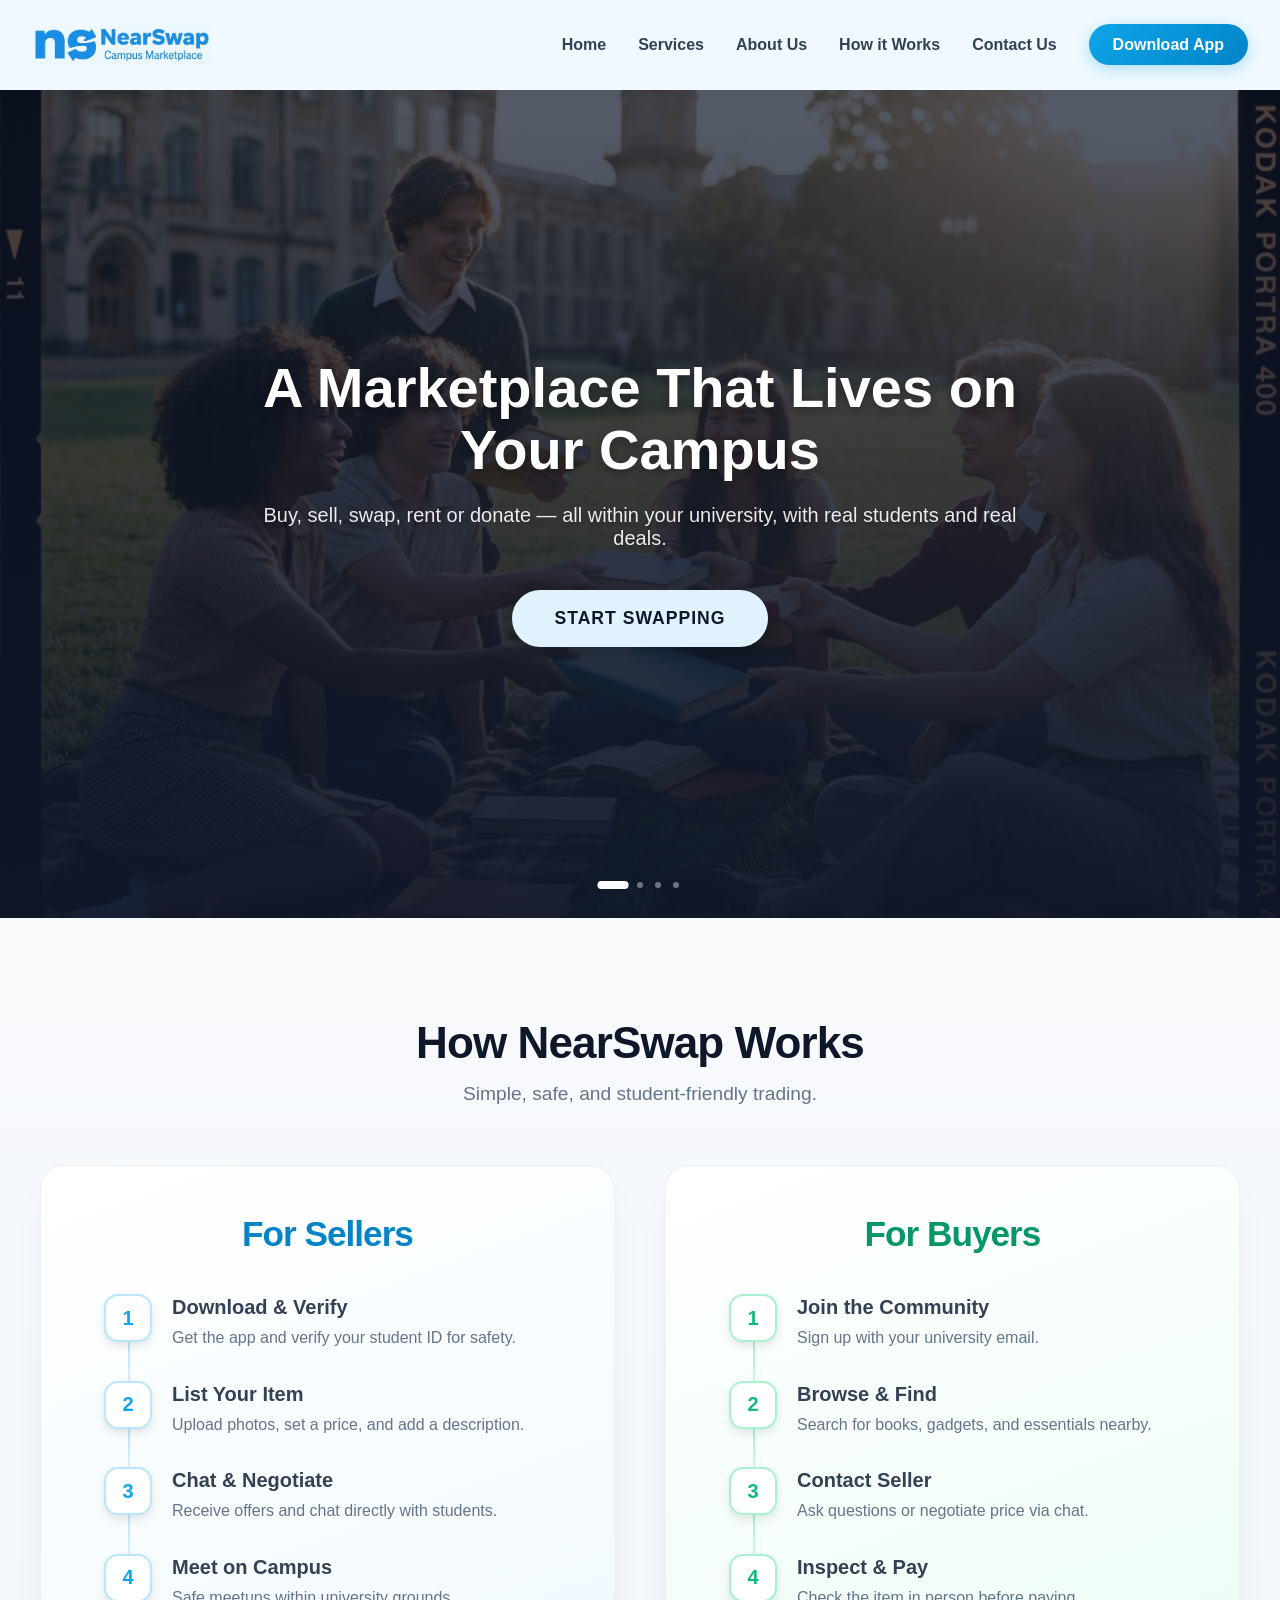
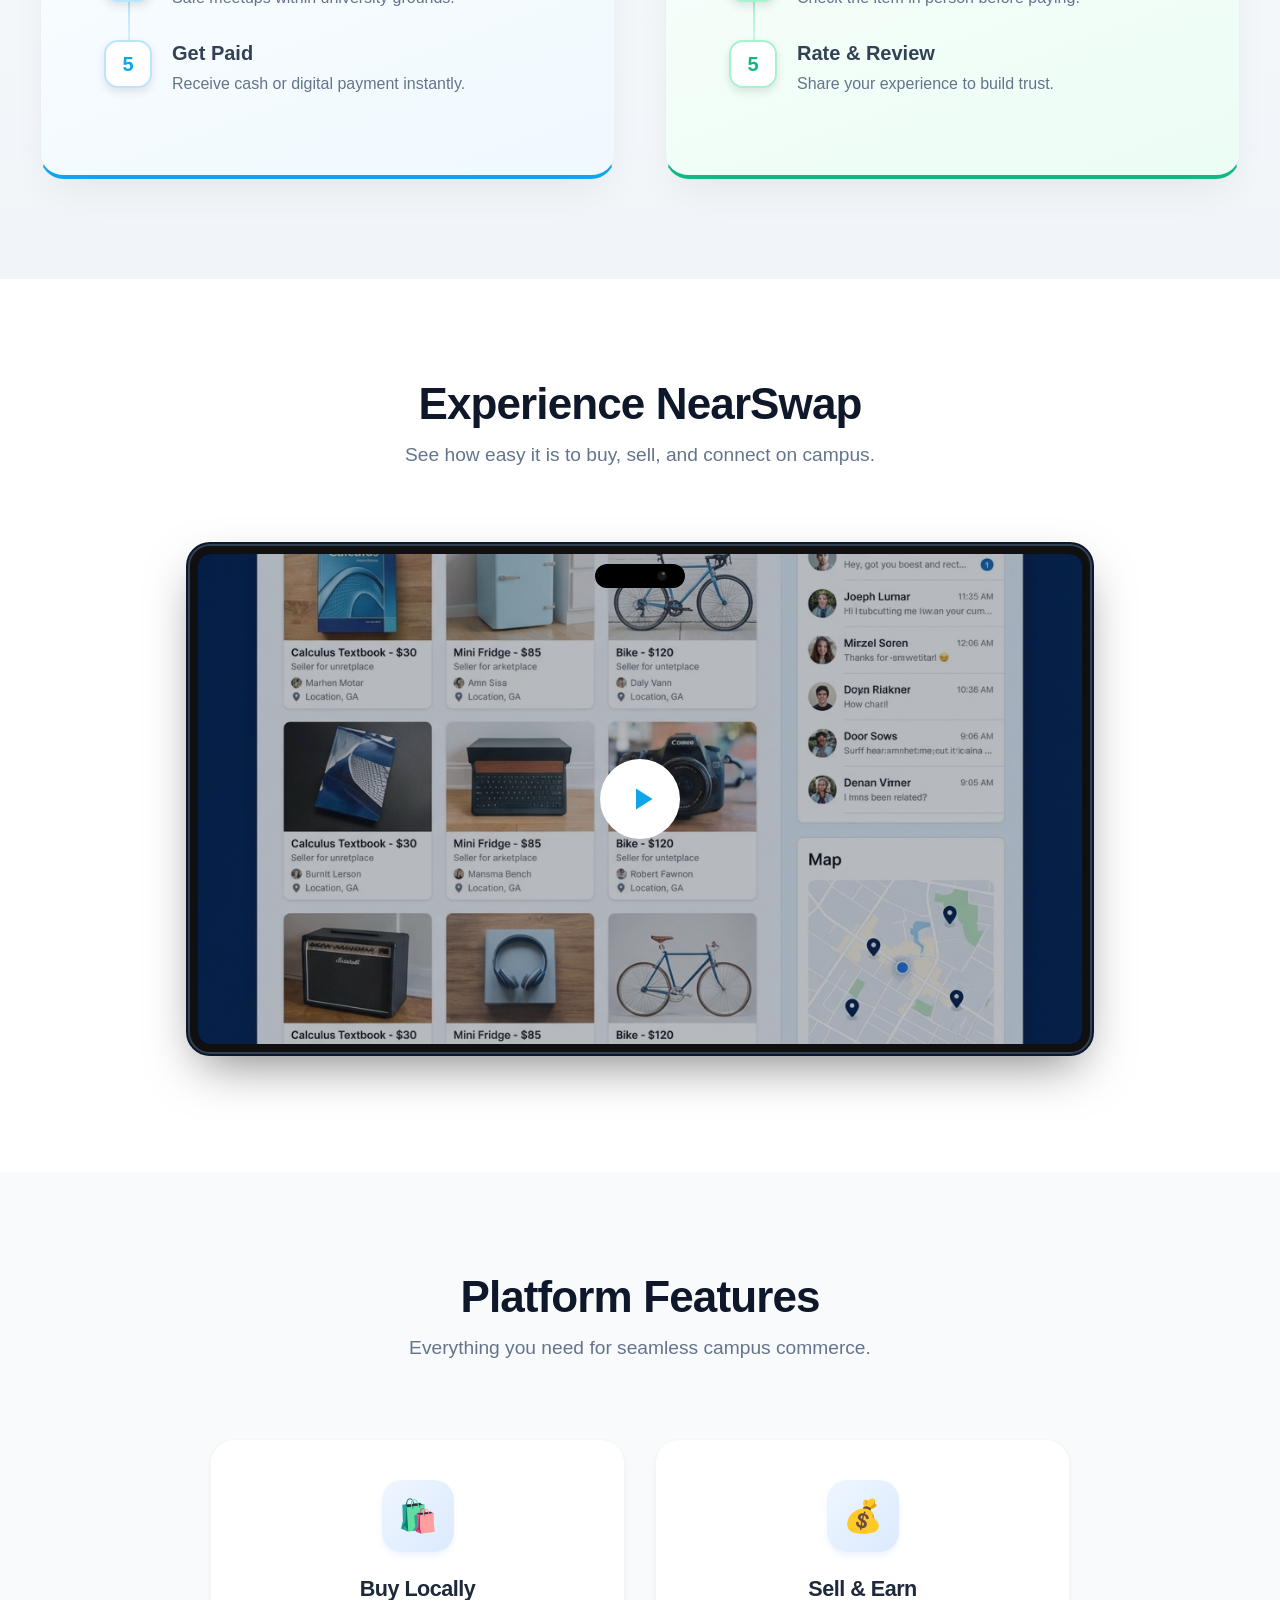
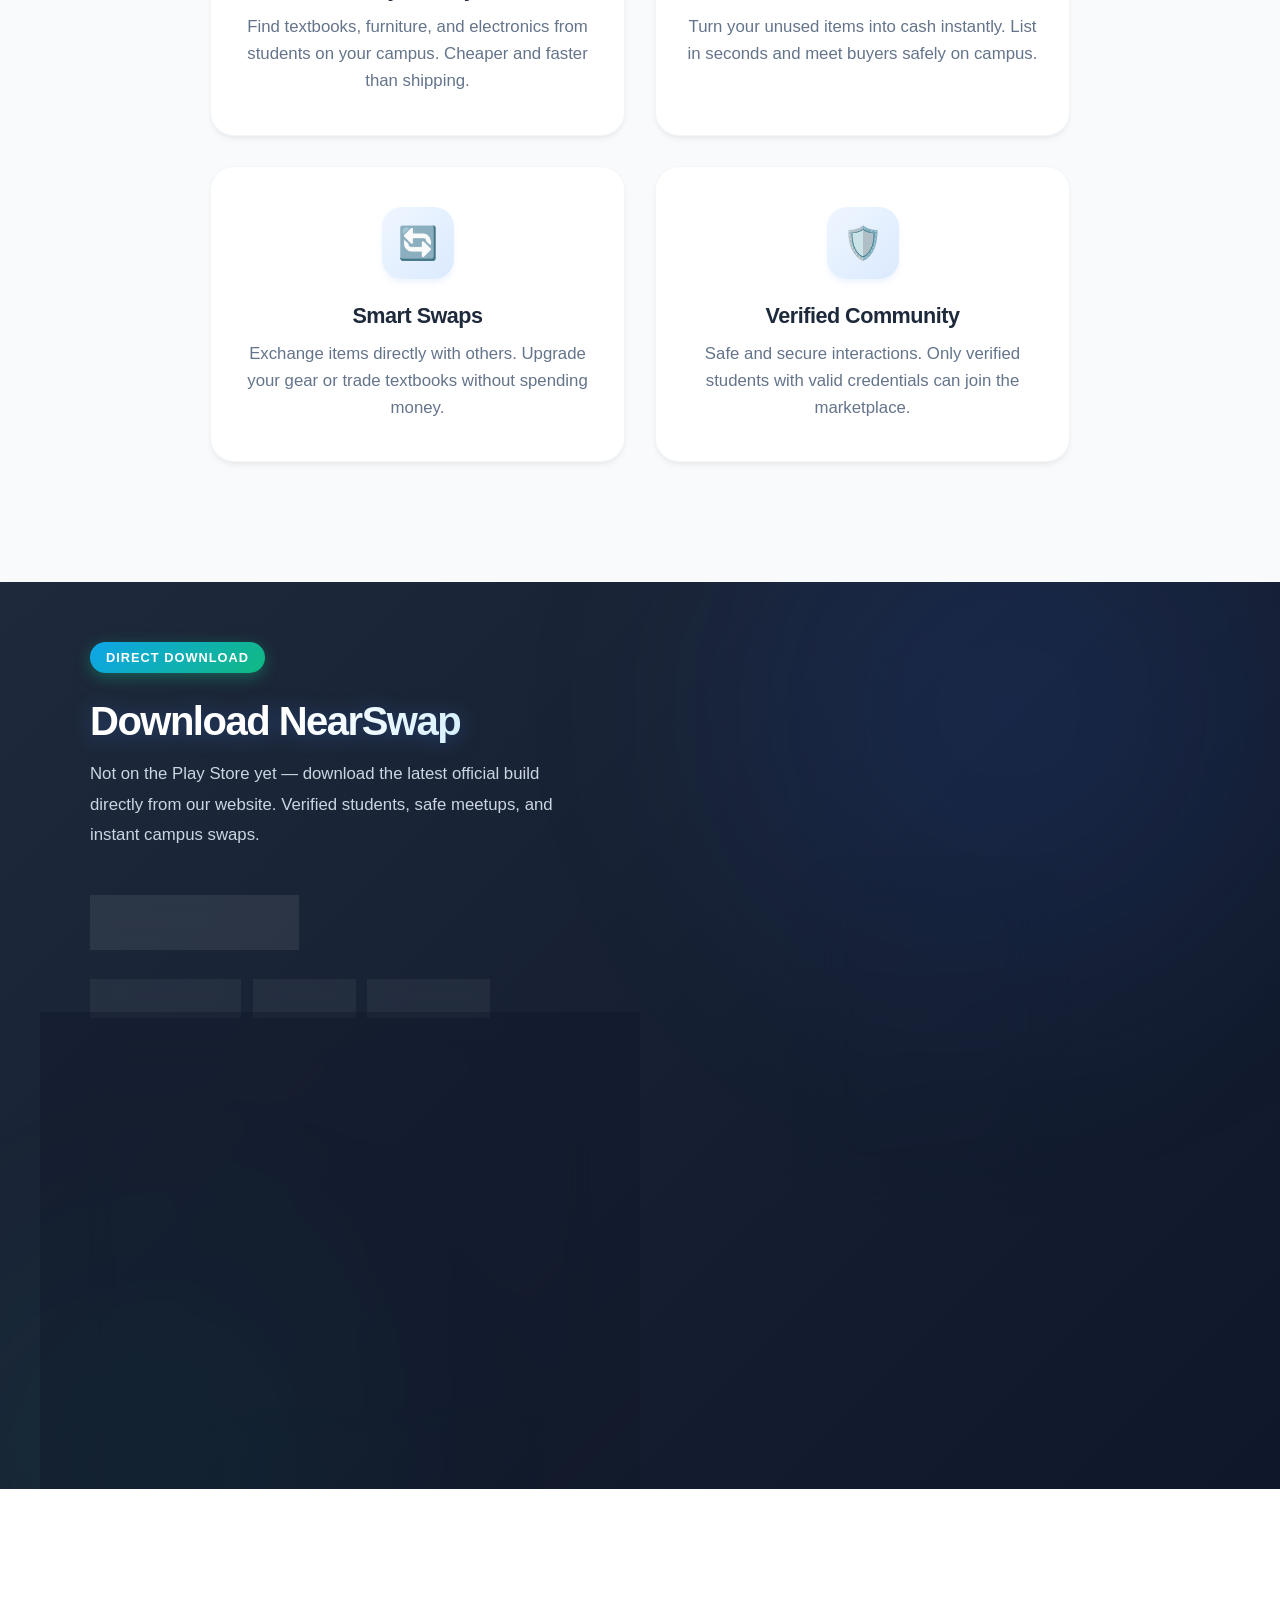
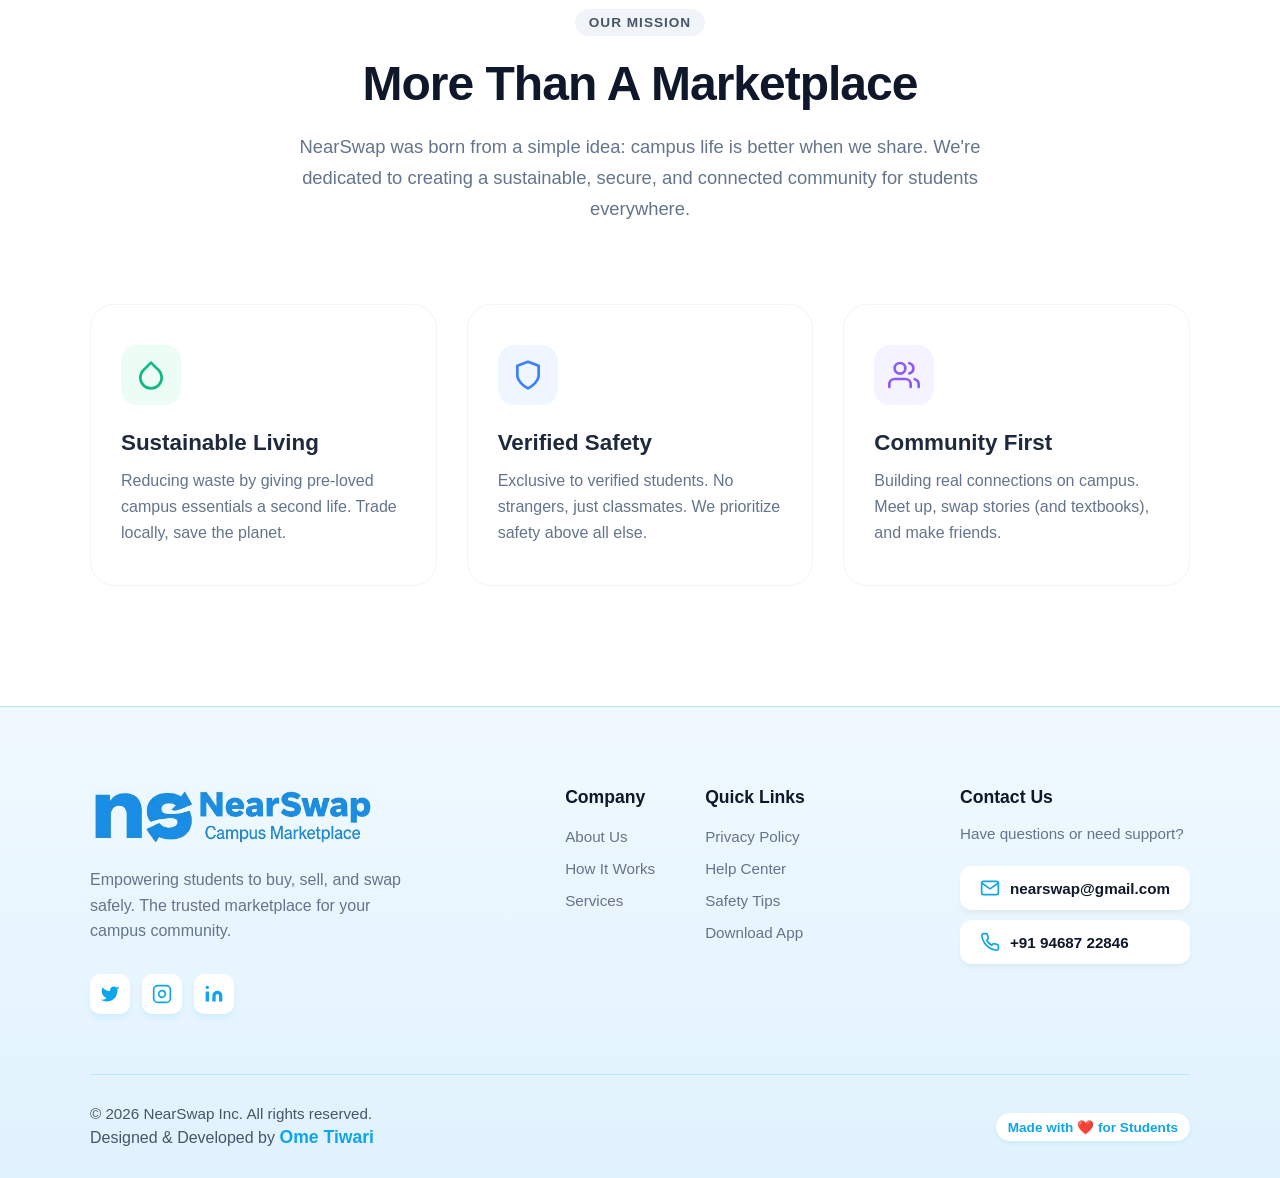
==== index.html @ 6800e2c5 "Initial clean commit (website source code)" ====
<!DOCTYPE html>
<html lang="en">
<head>
    <meta charset="UTF-8">
    <meta name="viewport" content="width=device-width, initial-scale=1.0">
    <title>NearSwap - Campus Marketplace for University Students</title>
    <meta name="description" content="NearSwap is a verified campus marketplace for university students to buy, sell, swap, rent, and donate items locally. Safe meetups, student-only access, and fast deals on campus." />
    <meta name="keywords" content="NearSwap, campus marketplace, university marketplace, student marketplace, buy and sell on campus, swap items, student classifieds, college buy sell trade, used textbooks, used furniture, student deals, campus community, verified students, safe meetups" />
    <meta name="robots" content="index,follow,max-image-preview:large" />
    <link rel="canonical" href="https://nearswap.netlify.app/" />
    <meta name="google-site-verification" content="_mfGh3iRKjbuET0q0koeG2RKf3tEAYfiBtkZCObWiEw" />

    <meta property="og:type" content="website" />
    <meta property="og:site_name" content="NearSwap" />
    <meta property="og:title" content="NearSwap - Campus Marketplace for University Students" />
    <meta property="og:description" content="Buy, sell, swap, rent, or donate within your university community. Verified students and safe meetups on campus." />
    <meta property="og:url" content="https://nearswap.netlify.app/" />
    <meta property="og:image" content="https://nearswap.netlify.app/assets/logo.png" />

    <meta name="twitter:card" content="summary_large_image" />
    <meta name="twitter:title" content="NearSwap - Campus Marketplace" />
    <meta name="twitter:description" content="A verified student-only marketplace to buy, sell, and swap on campus." />
    <meta name="twitter:image" content="https://nearswap.netlify.app/assets/logo.png" />

    <!-- Analytics (configure GA4 ID in /analytics.js) -->
    <script src="/analytics.js" defer></script>

    <script type="application/ld+json">
        {
            "@context": "https://schema.org",
            "@graph": [
                {
                    "@type": "Organization",
                    "@id": "https://nearswap.netlify.app/#organization",
                    "name": "NearSwap",
                    "url": "https://nearswap.netlify.app/",
                    "logo": "https://nearswap.netlify.app/assets/logo.png",
                    "sameAs": [
                        "https://x.com/nearswapindia",
                        "https://www.instagram.com/nearswap/"
                    ],
                    "contactPoint": {
                        "@type": "ContactPoint",
                        "contactType": "customer support",
                        "email": "nearswap@gmail.com"
                    }
                },
                {
                    "@type": "WebSite",
                    "@id": "https://nearswap.netlify.app/#website",
                    "url": "https://nearswap.netlify.app/",
                    "name": "NearSwap",
                    "publisher": {
                        "@id": "https://nearswap.netlify.app/#organization"
                    }
                },
                {
                    "@type": "MobileApplication",
                    "name": "NearSwap",
                    "operatingSystem": "Android",
                    "applicationCategory": "ShoppingApplication",
                    "downloadUrl": "https://nearswap.netlify.app/downloads/NearSwap-CampusMarketplace.apk"
                }
            ]
        }
    </script>
    <link rel="icon" href="assets/logo.png" type="image/png">
    <link rel="apple-touch-icon" href="assets/logo.png">
    <link rel="preconnect" href="https://fonts.googleapis.com">
    <link rel="preconnect" href="https://fonts.gstatic.com" crossorigin>
    <link rel="stylesheet" href="style.css">
</head>
<body>
    <header>
        <div class="logo-container">
            <img src="assets/logoname_footer.png" alt="NearSwap - Campus Marketplace" class="logo-full">
        </div>
        <div class="menu-toggle" id="mobile-menu">
            <span class="bar"></span>
            <span class="bar"></span>
            <span class="bar"></span>
        </div>
        <nav class="nav-menu">
            <ul>
                <li><a href="#home">Home</a></li>
                <li><a href="#services">Services</a></li>
                <li><a href="#about-us">About Us</a></li>
                <li><a href="#how-it-works">How it Works</a></li>
                <li><a href="#contact">Contact Us</a></li>
                <li><a href="#download-app" class="btn-download">Download App</a></li>
            </ul>
        </nav>
    </header>

    <main>

    <section id="home"></section>
    <section id="hero">
        <!-- Slide 1 -->
        <div class="hero-slide active" style="background-image: url('assets/banner1.png');">
            <div class="overlay"></div>
            <div class="content">
                <h1>A Marketplace That Lives on Your Campus</h1>
                <p>Buy, sell, swap, rent or donate — all within your university, with real students and real deals.</p>
                <a href="#download-app" class="btn-hero">Start Swapping</a>
            </div>
        </div>

        <!-- Slide 2 -->
        <div class="hero-slide" style="background-image: url('assets/banner2.png');">
            <div class="overlay"></div>
            <div class="content">
                <h1>Your Campus Has Everything — You Just Haven’t Swapped Yet</h1>
                <p>NearSwap unlocks the hidden value inside your university by connecting students through trusted, local exchanges.</p>
                <a href="#download-app" class="btn-hero">Explore Store</a>
            </div>
        </div>

        <!-- Slide 3 -->
        <div class="hero-slide" style="background-image: url('assets/banner3.png');">
            <div class="overlay"></div>
            <div class="content">
                <h1>Turn What You Don’t Use Into What You Need</h1>
                <p>From books to gadgets, NearSwap helps students exchange value, not just money.</p>
                <a href="#download-app" class="btn-hero">Join Now</a>
            </div>
        </div>

        <!-- Slide 4 -->
        <div class="hero-slide" style="background-image: url('assets/banner4.png');">
            <div class="overlay"></div>
            <div class="content">
                <h1>Sustainable & Creative Campus Living</h1>
                <p>Upcycle, reuse, and find unique items from creative students.</p>
                <a href="#about-us" class="btn-hero">Get Inspired</a>
            </div>
        </div>

        <div class="hero-dots">
            <span class="dot active" data-slide="0"></span>
            <span class="dot" data-slide="1"></span>
            <span class="dot" data-slide="2"></span>
            <span class="dot" data-slide="3"></span>
        </div>
    </section>


    <!-- How It Works Section -->
    <section id="how-it-works" class="how-it-works">
        <div class="section-title">
            <h2>How NearSwap Works</h2>
            <p>Simple, safe, and student-friendly trading.</p>
        </div>
        
        <div class="steps-container">
            <!-- Sell Item Column -->
            <div class="process-card sell">
                <h3>For Sellers</h3>
                <div class="step-list">
                    <div class="step-item">
                        <div class="step-number">1</div>
                        <div class="step-content">
                            <h4>Download & Verify</h4>
                            <p>Get the app and verify your student ID for safety.</p>
                        </div>
                    </div>
                    <div class="step-item">
                        <div class="step-number">2</div>
                        <div class="step-content">
                            <h4>List Your Item</h4>
                            <p>Upload photos, set a price, and add a description.</p>
                        </div>
                    </div>
                    <div class="step-item">
                        <div class="step-number">3</div>
                        <div class="step-content">
                            <h4>Chat & Negotiate</h4>
                            <p>Receive offers and chat directly with students.</p>
                        </div>
                    </div>
                    <div class="step-item">
                        <div class="step-number">4</div>
                        <div class="step-content">
                            <h4>Meet on Campus</h4>
                            <p>Safe meetups within university grounds.</p>
                        </div>
                    </div>
                    <div class="step-item">
                        <div class="step-number">5</div>
                        <div class="step-content">
                            <h4>Get Paid</h4>
                            <p>Receive cash or digital payment instantly.</p>
                        </div>
                    </div>
                </div>
            </div>

            <!-- Buy Item Column -->
            <div class="process-card buy">
                <h3>For Buyers</h3>
                <div class="step-list">
                    <div class="step-item">
                        <div class="step-number">1</div>
                        <div class="step-content">
                            <h4>Join the Community</h4>
                            <p>Sign up with your university email.</p>
                        </div>
                    </div>
                    <div class="step-item">
                        <div class="step-number">2</div>
                        <div class="step-content">
                            <h4>Browse & Find</h4>
                            <p>Search for books, gadgets, and essentials nearby.</p>
                        </div>
                    </div>
                    <div class="step-item">
                        <div class="step-number">3</div>
                        <div class="step-content">
                            <h4>Contact Seller</h4>
                            <p>Ask questions or negotiate price via chat.</p>
                        </div>
                    </div>
                    <div class="step-item">
                        <div class="step-number">4</div>
                        <div class="step-content">
                            <h4>Inspect & Pay</h4>
                            <p>Check the item in person before paying.</p>
                        </div>
                    </div>
                    <div class="step-item">
                        <div class="step-number">5</div>
                        <div class="step-content">
                            <h4>Rate & Review</h4>
                            <p>Share your experience to build trust.</p>
                        </div>
                    </div>
                </div>
            </div>
        </div>
    </section>

    <!-- How to Use App Section -->
    <section id="how-to-use" class="how-to-use">
        <div class="section-title">
            <h2>Experience NearSwap</h2>
            <p>See how easy it is to buy, sell, and connect on campus.</p>
        </div>

        <div class="video-container">
            <div class="phone-frame" id="phoneFrame">
                <!-- Phone notch/camera -->
                <div class="notch-container">
                    <div class="notch"></div>
                </div>

                <!-- Video Overlay (Thumbnail + Play Button) -->
                <div class="video-overlay" id="videoOverlay">
                    <div class="play-button" id="playBtn">
                        <svg viewBox="0 0 24 24" width="32" height="32" fill="currentColor">
                            <path d="M8 5v14l11-7z"/>
                        </svg>
                    </div>
                </div>
                
                <!-- Main Image -->
                <img src="assets/app_screen_landscape.png" alt="How to use NearSwap" class="app-screen-img" id="videoThumbnail">
                
                <!-- YouTube Iframe Container (Hidden initially) -->
                <div class="iframe-container" id="iframeContainer">
                    <!-- Iframe will be injected here on click to prevent heavy load -->
                </div>
            </div>
        </div>
    </section>

    <!-- Services Section -->
    <section class="services-section" id="services">
        <div class="container">
            <div class="section-title">
                <h2>Platform Features</h2>
                <p>Everything you need for seamless campus commerce.</p>
            </div>
            
            <div class="services-grid">
                <!-- Service 1: Buy -->
                <div class="service-card">
                    <div class="service-icon-wrapper">
                        <div class="service-icon">🛍️</div>
                    </div>
                    <h3>Buy Locally</h3>
                    <p>Find textbooks, furniture, and electronics from students on your campus. Cheaper and faster than shipping.</p>
                </div>

                <!-- Service 2: Sell -->
                <div class="service-card">
                    <div class="service-icon-wrapper">
                        <div class="service-icon">💰</div>
                    </div>
                    <h3>Sell & Earn</h3>
                    <p>Turn your unused items into cash instantly. List in seconds and meet buyers safely on campus.</p>
                </div>

                <!-- Service 3: Swap -->
                <div class="service-card">
                    <div class="service-icon-wrapper">
                        <div class="service-icon">🔄</div>
                    </div>
                    <h3>Smart Swaps</h3>
                    <p>Exchange items directly with others. Upgrade your gear or trade textbooks without spending money.</p>
                </div>

                <!-- Service 4: Community -->
                <div class="service-card">
                    <div class="service-icon-wrapper">
                        <div class="service-icon">🛡️</div>
                    </div>
                    <h3>Verified Community</h3>
                    <p>Safe and secure interactions. Only verified students with valid  credentials can join the marketplace.</p>
                </div>
            </div>
        </div>
    </section>

    <!-- Download App Section -->
    <section id="download-app" class="download-section">
        <div class="download-container">
            <div class="download-content">
                <span class="badge-new">Direct Download</span>
                <h2>Download NearSwap</h2>
                <p>Not on the Play Store yet — download the latest official build directly from our website. Verified students, safe meetups, and instant campus swaps.</p>
                
                <div class="app-rating">
                    <!-- <div class="stars">★★★★★</div> -->
                    <!-- <span>4.8/5 from 2,000+ students</span> -->
                </div>

                <div class="store-buttons">
                    <a href="downloads/NearSwap-CampusMarketplace.apk" class="store-btn google" download>
                        <svg viewBox="0 0 24 24" width="24" height="24" fill="currentColor">
                            <path d="M17.523 15.3414c-.5511 0-.9993-.4486-.9993-.9997s.4482-.9993.9993-.9993c.5511 0 .9993.4482.9993.9993.0001.5511-.4482.9997-.9993.9997m-11.046 0c-.5511 0-.9993-.4486-.9993-.9997s.4482-.9993.9993-.9993c.5511 0 .9993.4482.9993.9993 0 .5511-.4482.9997-.9993.9997m11.405-4.7513c-.8616-1.5009-2.5-2.3662-5.9449-2.3662-3.4447 0-5.0833.8653-5.9449 2.3662-.961 1.6668-.344 5.3789 2.0622 5.0947.6974-.0818 1.4882-.2929 1.4882-.2929.4312 1.3504 1.2536 1.3504 2.3945 1.3504 1.1409 0 1.9633 0 2.3945-1.3504 0 0 .7875.2111 1.4849.2929 2.4095.2842 3.0264-3.4279 2.0655-5.0947m-6.4719-5.1165c.3283 0 .5948-.2665.5948-.5948 0-.3283-.2665-.5948-.5948-.5948-.2408 0-.443.1492-.5363.3603-.23.5186-.5314 1.1278-.7183 1.5647-.0768.1798.0065.3854.1865.4622.1798.0772.3854-.0065.4621-.1865.132-.3088.3582-.7672.5457-1.1895.0195.1136.0602.1834.0602.1834m2.6232 1.006c.1799-.0768.2629-.2824.1865-.4622-.1869-.4368-.4884-1.0461-.7184-1.5647-.0933-.2111-.2955-.3603-.5363-.3603-.3283 0-.5948.2665-.5948.5948 0 0 .0412-.0698.0602-.1834.1874.4223.4137.8807.5457 1.1895.0768.18.2824.2637.4622.1865"/>
                        </svg>
                        <span>Download APK</span>
                    </a>
                </div>

                <div class="download-meta" aria-label="Download details">
                    <span class="meta-pill">
                        <svg width="16" height="16" fill="none" stroke="currentColor" stroke-width="2.5" viewBox="0 0 24 24"><path d="M14 2H6a2 2 0 0 0-2 2v16a2 2 0 0 0 2 2h12a2 2 0 0 0 2-2V8z"></path><polyline points="14 2 14 8 20 8"></polyline><line x1="12" y1="18" x2="12" y2="12"></line><line x1="9" y1="15" x2="15" y2="15"></line></svg>
                        Android APK
                    </span>
                    <span class="meta-pill">
                        <svg width="16" height="16" fill="none" stroke="currentColor" stroke-width="2.5" viewBox="0 0 24 24"><path d="M20.59 13.41l-7.17 7.17a2 2 0 0 1-2.83 0L2 12V2h10l8.59 8.59a2 2 0 0 1 0 2.82z"></path><line x1="7" y1="7" x2="7.01" y2="7"></line></svg>
                        v1.0.0
                    </span>
                    <span class="meta-pill">
                        <svg width="16" height="16" fill="none" stroke="currentColor" stroke-width="2.5" viewBox="0 0 24 24"><rect x="3" y="4" width="18" height="18" rx="2" ry="2"></rect><line x1="16" y1="2" x2="16" y2="6"></line><line x1="8" y1="2" x2="8" y2="6"></line><line x1="3" y1="10" x2="21" y2="10"></line></svg>
                        Jan 2026
                    </span>
                </div>

                <div class="download-guidelines" aria-label="Download rules">
                    <h4>Installation Guide</h4>
                    <ul>
                        <li>Download the APK file directly from this page.</li>
                        <li>Open the file from your browser's "Downloads" section.</li>
                        <li>If prompted, allow installation from "Unknown Sources" in settings.</li>
                        <li>Follow the on-screen instructions to complete setup.</li>
                    </ul>
                    <p class="guidelines-note">
                        <svg width="14" height="14" fill="none" stroke="currentColor" stroke-width="2" viewBox="0 0 24 24" style="display:inline; vertical-align:middle; margin-right:4px;"><circle cx="12" cy="12" r="10"></circle><line x1="12" y1="16" x2="12" y2="12"></line><line x1="12" y1="8" x2="12.01" y2="8"></line></svg>
                        <strong>Note:</strong> Safe & verified by NearSwap. Ignore "harmful" warnings common for direct APK downloads.
                    </p>
                </div>
            </div>

            <!-- Stylized Floating App Card -->
            <div class="app-spotlight-wrapper">
                <div class="app-glass-card">
                    <div class="card-glow"></div>
                    <div class="app-icon-large">
                        <img src="assets/logo.png" alt="NearSwap Logo">
                    </div>
                    <div class="card-content">
                        <h3>NearSwap</h3>
                        <p>Direct download • Android APK</p>
                        <a class="card-install-btn" href="downloads/NearSwap-CampusMarketplace.apk" download>Download APK</a>
                    </div>
                    <!-- Decorative Floating Elements -->
                    <div class="float-badge badge-1">🛡️ Verified</div>
                    <div class="float-badge badge-2">⚡ Instant</div>
                </div>
            </div>
        </div>
    </section>

    <!-- About Us Section -->
    <section id="about-us" class="about-section">
        <div class="about-container">
            <div class="about-header">
                <span class="about-tag">Our Mission</span>
                <h2>More Than A Marketplace</h2>
                <p>NearSwap was born from a simple idea: campus life is better when we share. We're dedicated to creating a sustainable, secure, and connected community for students everywhere.</p>
            </div>
            
            <div class="values-grid">
                <!-- Value 1 -->
                <div class="value-card">
                    <div class="value-icon green">
                        <svg width="32" height="32" viewBox="0 0 24 24" fill="none" stroke="currentColor" stroke-width="2" stroke-linecap="round" stroke-linejoin="round"><path d="M12 2.69l5.66 5.66a8 8 0 1 1-11.31 0z"></path></svg>
                    </div>
                    <h3>Sustainable Living</h3>
                    <p>Reducing waste by giving pre-loved campus essentials a second life. Trade locally, save the planet.</p>
                </div>

                <!-- Value 2 -->
                <div class="value-card blue">
                    <div class="value-icon blue">
                        <svg width="32" height="32" viewBox="0 0 24 24" fill="none" stroke="currentColor" stroke-width="2" stroke-linecap="round" stroke-linejoin="round"><path d="M12 22s8-4 8-10V5l-8-3-8 3v7c0 6 8 10 8 10z"></path></svg>
                    </div>
                    <h3>Verified Safety</h3>
                    <p>Exclusive to verified students. No strangers, just classmates. We prioritize safety above all else.</p>
                </div>

                <!-- Value 3 -->
                <div class="value-card purple">
                    <div class="value-icon purple">
                        <svg width="32" height="32" viewBox="0 0 24 24" fill="none" stroke="currentColor" stroke-width="2" stroke-linecap="round" stroke-linejoin="round"><path d="M17 21v-2a4 4 0 0 0-4-4H5a4 4 0 0 0-4 4v2"></path><circle cx="9" cy="7" r="4"></circle><path d="M23 21v-2a4 4 0 0 0-3-3.87"></path><path d="M16 3.13a4 4 0 0 1 0 7.75"></path></svg>
                    </div>
                    <h3>Community First</h3>
                    <p>Building real connections on campus. Meet up, swap stories (and textbooks), and make friends.</p>
                </div>
            </div>
        </div>
    </section>

    <!-- Placeholder Sections for Navigation Testing -->


    <!-- Expanded Sky Blue Footer -->
    </main>

    <footer id="contact" class="site-footer">
        <div class="footer-content">
            <!-- Brand Column -->
            <div class="footer-brand-col">
                <div class="brand-logo">
                    <img src="assets/logoname_footer.png" alt="NearSwap">
                </div>
                <p class="brand-mission">
                    Empowering students to buy, sell, and swap safely. The trusted marketplace for your campus community.
                </p>
                <div class="social-links">
                    <a href="https://x.com/nearswapindia" class="social-icon" aria-label="Twitter" target="_blank" rel="noopener noreferrer">
                        <svg width="20" height="20" fill="currentColor" viewBox="0 0 24 24"><path d="M23 3a10.9 10.9 0 0 1-3.14 1.53 4.48 4.48 0 0 0-7.86 3v1A10.66 10.66 0 0 1 3 4s-4 9 5 13a11.64 11.64 0 0 1-7 2c9 5 20 0 20-11.5a4.5 4.5 0 0 0-.08-.83A7.72 7.72 0 0 0 23 3z"></path></svg>
                    </a>
                    <a href="https://www.instagram.com/nearswap/" class="social-icon" aria-label="Instagram" target="_blank" rel="noopener noreferrer">
                        <svg width="20" height="20" fill="none" stroke="currentColor" stroke-width="2" viewBox="0 0 24 24"><rect x="2" y="2" width="20" height="20" rx="5" ry="5"></rect><path d="M16 11.37A4 4 0 1 1 12.63 8 4 4 0 0 1 16 11.37z"></path><line x1="17.5" y1="6.5" x2="17.51" y2="6.5"></line></svg>
                    </a>
                    <a href="https://www.linkedin.com/company/110956431/admin/dashboard/" class="social-icon" aria-label="LinkedIn" target="_blank" rel="noopener noreferrer">
                        <svg width="20" height="20" fill="currentColor" viewBox="0 0 24 24"><path d="M16 8a6 6 0 0 1 6 6v7h-4v-7a2 2 0 0 0-2-2 2 2 0 0 0-2 2v7h-4v-7a6 6 0 0 1 6-6z"></path><rect x="2" y="9" width="4" height="12"></rect><circle cx="4" cy="4" r="2"></circle></svg>
                    </a>
                </div>
            </div>

            <!-- Navigation Links -->
            <div class="footer-links-grid">
                <div class="link-col">
                    <h4>Company</h4>
                    <a href="#about-us">About Us</a>
                    <a href="#how-it-works">How It Works</a>
                    <a href="#services">Services</a>
                </div>
                <div class="link-col">
                    <h4>Quick Links</h4>
                    <a href="pages/privacy.html">Privacy Policy</a>
                    <a href="pages/help.html">Help Center</a>
                    <a href="pages/safety.html">Safety Tips</a>
                    <a href="#download-app">Download App</a>
                </div>
            </div>

            <!-- Newsletter Column -->
            <div class="footer-newsletter">
                <h4>Contact Us</h4>
                <p>Have questions or need support?</p>
                <a href="mailto:nearswap@gmail.com" style="display: flex; align-items: center; gap: 10px; color: #0f172a; font-weight: 600; text-decoration: none; margin-top: 15px; background: white; padding: 12px 20px; border-radius: 12px; box-shadow: 0 4px 6px -1px rgba(0,0,0,0.05);">
                    <svg width="20" height="20" fill="none" stroke="#0ea5e9" stroke-width="2" viewBox="0 0 24 24"><path d="M4 4h16c1.1 0 2 .9 2 2v12c0 1.1-.9 2-2 2H4c-1.1 0-2-.9-2-2V6c0-1.1.9-2 2-2z"></path><polyline points="22,6 12,13 2,6"></polyline></svg>
                    nearswap@gmail.com
                </a>
                <a href="tel:+919468722846" style="display: flex; align-items: center; gap: 10px; color: #0f172a; font-weight: 600; text-decoration: none; margin-top: 10px; background: white; padding: 12px 20px; border-radius: 12px; box-shadow: 0 4px 6px -1px rgba(0,0,0,0.05);">
                    <svg width="20" height="20" fill="none" stroke="#0ea5e9" stroke-width="2" viewBox="0 0 24 24"><path d="M22 16.92v3a2 2 0 0 1-2.18 2 19.79 19.79 0 0 1-8.63-3.07 19.5 19.5 0 0 1-6-6 19.79 19.79 0 0 1-3.07-8.67A2 2 0 0 1 4.11 2h3a2 2 0 0 1 2 1.72 12.84 12.84 0 0 0 .7 2.81 2 2 0 0 1-.45 2.11L8.09 9.91a16 16 0 0 0 6 6l1.27-1.27a2 2 0 0 1 2.11-.45 12.84 12.84 0 0 0 2.81.7A2 2 0 0 1 22 16.92z"></path></svg>
                    +91 94687 22846
                </a>
            </div>
        </div>

        <div class="footer-bottom">
            <div class="copyright-group">
                <p>&copy; 2026 NearSwap Inc. All rights reserved.</p>
                <p class="developer-credit">Designed & Developed by <a href="https://www.linkedin.com/in/ome-tiwari-9080a9314/" target="_blank" rel="noopener noreferrer">Ome Tiwari</a></p>
            </div>
            <div class="footer-badge">
                Made with ❤️ for Students
            </div>
        </div>
    </footer>
    <script src="script.js"></script>
</body>
</html>
---- style.css ----
/* Basic reset */
* {
    margin: 0;
    padding: 0;
    box-sizing: border-box;
}

html {
    width: 100%;
    overflow-x: hidden;
}

body {
    font-family: 'Inter', sans-serif; /* Using a modern font */
    background-color: #f4f7f6;
    color: #333;
    overflow-x: hidden; /* Prevent horizontal scroll from mobile menu */
    width: 100%;
    min-height: 100vh;
    margin: 0;
    padding: 0;
}

/* Header Styles */
header {
    background-color: #f0f9ff; /* Lighter Sky Blue (Matches Footer) */
    padding: 0.5rem 2rem; /* Reduced from 5rem to prevent layout squish */
    display: flex;
    justify-content: space-between;
    align-items: center;
    box-shadow: 0 4px 20px rgba(0,0,0,0.05);
    position: sticky;
    top: 0;
    z-index: 1000;
    backdrop-filter: blur(10px);
    height: 90px;
}

.logo-container {
    display: flex;
    align-items: center;
    height: 100%;
}

.logo-full {
    height: auto;
    max-height: 45px; /* Reduced from 60px */
    max-width: 180px; /* Constrain width to prevent breaking */
    width: auto;
    object-fit: contain;
    transition: transform 0.3s ease;
}

.logo-container:hover .logo-full {
    transform: scale(1.05); /* Subtle hover */
}

/* Removed separate .logo and .site-name styles as they are replaced by image */

.menu-toggle {
    display: none;
    flex-direction: column;
    cursor: pointer;
    gap: 5px;
}

.menu-toggle .bar {
    width: 25px;
    height: 3px;
    background-color: #334155;
    transition: all 0.3s ease;
    border-radius: 2px;
}

nav ul {
    display: flex;
    list-style: none;
    gap: 32px;
    align-items: center;
}

/* Mobile Menu Transitions */
@media (max-width: 1024px) {
    .menu-toggle {
        display: flex;
    }

    .nav-menu {
        position: fixed;
        right: 0;
        top: 90px;
        background-color: #f0f9ff; /* Match header */
        width: 100%;
        height: calc(100vh - 90px);
        display: flex; /* Ensure flexbox properties work */
        flex-direction: column;
        align-items: center;
        justify-content: center;
        transition: transform 0.4s ease, opacity 0.4s ease;
        border-top: 1px solid #bae6fd;
        backdrop-filter: blur(10px);
        transform: translateX(100%); /* Move off-screen with transform */
        opacity: 0;
        visibility: hidden; /* Hide correctly */
        z-index: 999; /* Ensure it sits above content but below header */
        overflow-y: auto; /* Allow scrolling if menu is tall */
    }

    .nav-menu.active {
        transform: translateX(0);
        opacity: 1;
        visibility: visible;
    }

    nav ul {
        flex-direction: column;
        gap: 40px;
    }

    .menu-toggle.is-active .bar:nth-child(2) {
        opacity: 0;
    }

    .menu-toggle.is-active .bar:nth-child(1) {
        transform: translateY(8px) rotate(45deg);
    }

    .menu-toggle.is-active .bar:nth-child(3) {
        transform: translateY(-8px) rotate(-45deg);
    }
}

nav a {
    text-decoration: none;
    color: #334155; /* Slate color */
    font-weight: 600;
    transition: all 0.3s ease;
    font-size: 1rem;
    position: relative;
    padding: 5px 0;
}

nav a::after {
    content: '';
    position: absolute;
    width: 0;
    height: 2px;
    bottom: 0;
    left: 0;
    background-color: #0284c7; /* Sky blue underline */
    transition: width 0.3s ease;
}

nav a:hover {
    color: #0284c7;
}

nav a:hover::after {
    width: 100%;
}

.steps-container {
    display: flex;
    justify-content: center;
    gap: 50px;
    max-width: 1200px;
    margin: 0 auto;
    flex-wrap: wrap;
    align-items: stretch;
}

.process-card {
    background: white;
    padding: 3rem; /* More breathing room */
    border-radius: 24px;
    flex: 1;
    min-width: 320px;
    box-shadow: 0 20px 40px -10px rgba(0,0,0,0.06);
    transition: transform 0.4s ease, box-shadow 0.4s ease;
    border: 1px solid rgba(226, 232, 240, 0.6);
    position: relative;
    overflow: hidden;
    opacity: 0;
    transform: translateY(30px);
    transition: opacity 0.6s ease-out, transform 0.6s ease-out;
}

/* Theme specific backgrounds */
.process-card.sell {
    background: linear-gradient(160deg, #ffffff 0%, #f0f9ff 100%); /* Subtle Blue Tint */
    border-bottom: 4px solid #0ea5e9; /* Bottom accent */
}

.process-card.buy {
    background: linear-gradient(160deg, #ffffff 0%, #ecfdf5 100%); /* Subtle Green Tint */
    border-bottom: 4px solid #10b981; /* Bottom accent */
}
/* Special style for Download App button */
.btn-download {
    background: linear-gradient(135deg, #0ea5e9 0%, #0284c7 100%); /* Blue gradient */
    color: white !important;
    padding: 12px 24px;
    border-radius: 50px; /* Pill shape */
    font-weight: 700;
    box-shadow: 0 4px 15px rgba(14, 165, 233, 0.3);
    transition: all 0.3s cubic-bezier(0.4, 0, 0.2, 1);
}

.btn-download:hover {
    background: linear-gradient(135deg, #38bdf8 0%, #0ea5e9 100%);
    transform: translateY(-2px) scale(1.02);
    box-shadow: 0 8px 25px rgba(14, 165, 233, 0.4);
}

.btn-download::after {
    display: none; /* Remove underline from button */
}

/* Hero Section */
#hero {
    position: relative;
    height: 92vh; /* Taller hero section */
    width: 100%;
    overflow: hidden;
    display: flex;
    align-items: center;
    justify-content: center;
}

.hero-slide {
    position: absolute;
    top: 0;
    left: 0;
    width: 100%;
    height: 100%;
    background-size: cover;
    background-position: center;
    opacity: 0;
    transition: opacity 1.5s ease-in-out;
    display: flex; /* Centering content */
    align-items: center;
    justify-content: center;
}

.hero-slide.active {
    opacity: 1;
}

.overlay {
    position: absolute;
    top: 0;
    left: 0;
    width: 100%;
    height: 100%;
    background: rgba(15, 23, 42, 1); /* Much darker overlay */
    background: linear-gradient(to bottom, rgba(15, 23, 42, 0.7), rgba(15, 23, 42, 0.95));
    z-index: 1;
}

.content {
    position: relative;
    z-index: 2;
    text-align: center;
    max-width: 800px;
    padding: 0 20px;
    color: white;
    transform: translateY(20px);
    opacity: 0;
    transition: all 1s ease-out 0.5s; /* Delay text appearance slightly */
}

.hero-slide.active .content {
    transform: translateY(0);
    opacity: 1;
}

.content h1 {
    font-size: 3.5rem;
    font-weight: 800;
    margin-bottom: 1.5rem;
    text-shadow: 0 4px 10px rgba(0,0,0,0.3);
    line-height: 1.1;
}

.content p {
    font-size: 1.25rem;
    margin-bottom: 2.5rem;
    text-shadow: 0 2px 5px rgba(0,0,0,0.3);
    font-weight: 400;
    opacity: 0.9;
}


.btn-hero {
    display: inline-block;
    background: #e0f2fe; /* Light blue matching header */
    color: #0f172a; /* Dark navy text */
    padding: 16px 40px;
    font-size: 1.1rem;
    font-weight: 800;
    text-decoration: none;
    border-radius: 50px;
    border: 2px solid #e0f2fe; /* Matching border */
    text-transform: uppercase;
    letter-spacing: 1px;
    transition: all 0.3s cubic-bezier(0.4, 0, 0.2, 1);
    box-shadow: 0 4px 15px rgba(0,0,0,0.2);
    position: relative;
    overflow: hidden;
}

.btn-hero::before {
    display: none; /* Remove shine effect for cleaner look */
}

.btn-hero:hover {
    background: white;
    color: #0284c7; /* Brand Blue */
    transform: translateY(-3px);
    box-shadow: 0 10px 25px rgba(255, 255, 255, 0.3);
    border-color: white;
}

/* Hero Dots */
.hero-dots {
    position: absolute;
    bottom: 30px;
    left: 50%;
    transform: translateX(-50%);
    display: flex;
    gap: 12px;
    z-index: 10;
}

.dot {
    width: 6px;
    height: 6px;
    background-color: rgba(255, 255, 255, 0.4);
    border-radius: 50%;
    cursor: pointer;
    transition: all 0.3s ease;
}

.dot.active {
    background-color: white;
    transform: scale(1.3);
    width: 24px; /* Elongated active dot */
    border-radius: 10px;
}

.dot:hover {
    background-color: rgba(255, 255, 255, 0.8);
    transform: scale(1.1);
}

/* Response to smaller screens */
@media (max-width: 768px) {
    .content h1 {
        font-size: 2.5rem;
    }
    .content p {
        font-size: 1.1rem;
    }
}

/* How It Works Section */
.how-it-works {
    padding: 100px 20px;
    background: linear-gradient(180deg, #f8fafc 0%, #f1f5f9 100%);
    text-align: center;
    overflow: hidden; /* Prevent scrollbar during animation */
}

/* Animate Section Title */
.section-title {
    opacity: 0;
    transform: translateY(20px);
    transition: all 0.8s ease-out;
}

.section-title.visible {
    opacity: 1;
    transform: translateY(0);
}

.section-title h2 {
    font-size: 2.75rem;
    color: #0f172a;
    margin-bottom: 15px;
    font-weight: 800;
    letter-spacing: -0.02em;
}

.section-title p {
    color: #64748b;
    margin-bottom: 60px;
    font-size: 1.2rem;
    max-width: 600px;
    margin-left: auto;
    margin-right: auto;
}

.process-card.visible {
    opacity: 1;
    transform: translateY(0);
}

.process-card::before {
    display: none; /* Remove top bar, using border-bottom and gradient instead */
}

.process-card h3 {
    font-size: 2.2rem;
    margin-bottom: 40px;
    color: #1e293b;
    font-weight: 800;
    display: inline-block;
    letter-spacing: -1px;
}

.process-card.sell h3 { color: #0284c7; }
.process-card.buy h3 { color: #059669; }

.step-item {
    display: flex;
    gap: 20px;
    align-items: flex-start;
    text-align: left;
    position: relative;
    z-index: 1;
    opacity: 0;
    transform: translateX(-20px);
    transition: all 0.5s ease-out;
    padding: 0 15px 30px 15px; /* Added bottom padding for spacing */
    border-radius: 12px;
}

/* Vertical Timeline Line */
.step-item:not(:last-child)::before {
    content: '';
    position: absolute;
    left: 39px; /* Center of the 48px icon (15px padding + 24px half-width) */
    top: 48px; /* Start after the icon */
    bottom: -10px; /* Extend to next icon */
    width: 2px;
    background: #e2e8f0;
    z-index: -1;
}

/* Themed Lines */
.process-card.sell .step-item:not(:last-child)::before {
    background: linear-gradient(to bottom, #bae6fd 0%, #e0f2fe 100%);
}

.process-card.buy .step-item:not(:last-child)::before {
    background: linear-gradient(to bottom, #a7f3d0 0%, #d1fae5 100%);
}

.process-card.visible .step-item {
    opacity: 1;
    transform: translateX(0);
}

/* Stagger delays for steps */
.process-card.visible .step-item:nth-child(1) { transition-delay: 0.3s; }
.process-card.visible .step-item:nth-child(2) { transition-delay: 0.5s; }
.process-card.visible .step-item:nth-child(3) { transition-delay: 0.7s; }
.process-card.visible .step-item:nth-child(4) { transition-delay: 0.9s; }
.process-card.visible .step-item:nth-child(5) { transition-delay: 1.1s; }

.step-item:hover {
    background: rgba(255,255,255,0.6); /* Glassy hover */
}

.step-number {
    width: 48px;
    height: 48px;
    border-radius: 14px; /* Squircle */
    display: flex;
    align-items: center;
    justify-content: center;
    font-weight: 800;
    font-size: 1.25rem;
    flex-shrink: 0;
    box-shadow: 0 4px 10px rgba(0,0,0,0.1);
    transition: all 0.3s cubic-bezier(0.34, 1.56, 0.64, 1); /* Bouncy pop */
}

/* Sell Theme Numbers */
.process-card.sell .step-number {
    background: white;
    color: #0ea5e9;
    border: 2px solid #bae6fd;
}
.process-card.sell .step-item:hover .step-number {
    background: #0ea5e9;
    color: white;
    transform: scale(1.1) rotate(-5deg); /* Playful tilt */
    border-color: #0ea5e9;
}

/* Buy Theme Numbers */
.process-card.buy .step-number {
    background: white;
    color: #10b981;
    border: 2px solid #a7f3d0;
}
.process-card.buy .step-item:hover .step-number {
    background: #10b981;
    color: white;
    transform: scale(1.1) rotate(5deg); /* Playful tilt */
    border-color: #10b981;
}

.step-content {
    padding-top: 2px;
}

.step-content h4 {
    font-size: 1.25rem;
    margin-bottom: 6px;
    color: #334155;
    font-weight: 700;
    transition: color 0.3s;
}

.step-item:hover .step-content h4 {
    color: #0f172a;
}

.step-content p {
    font-size: 1rem;
    color: #64748b;
    line-height: 1.6;
}

/* How To Use Section */
.how-to-use {
    padding: 100px 20px;
    background: white;
    text-align: center;
}

.video-container {
    max-width: 1000px;
    margin: 0 auto;
    padding: 20px;
    display: flex;
    justify-content: center; /* Center the phone */
}

/* CSS Landscape Device Frame (Premium Look) */
.phone-frame {
    display: block;
    position: relative;
    width: 100%;
    max-width: 900px;
    aspect-ratio: 16 / 9;
    height: auto;
    border-radius: 20px;
    
    /* Sleek Dark Bezel */
    border: 8px solid #101010;
    
    /* Metallic Frame Effect using Box Shadows */
    box-shadow: 
        0 0 0 2px #334155, /* Subtle outer edge */
        0 0 0 4px #0f172a, /* Darker band */
        0 20px 50px -10px rgba(0,0,0,0.5); /* Deep Shadow */
        
    background: #000;
    overflow: hidden;
    transform: translateY(0);
    opacity: 1;
    transition: all 0.6s cubic-bezier(0.4, 0, 0.2, 1);
}

/* Screen Glass Reflection */
.phone-frame::after {
    content: '';
    position: absolute;
    top: 0;
    left: 0;
    right: 0;
    bottom: 0;
    background: linear-gradient(
        105deg,
        rgba(255,255,255,0) 0%,
        rgba(255,255,255,0.02) 30%,
        rgba(255,255,255,0.08) 40%,
        rgba(255,255,255,0.02) 50%,
        rgba(255,255,255,0) 100%
    );
    pointer-events: none; /* Let clicks pass through */
    z-index: 5;
}

.phone-frame:hover {
    transform: translateY(-5px);
    box-shadow: 
        0 0 0 2px #334155,
        0 50px 100px -25px rgba(0,0,0,0.4);
}

/* Camera / Notch Section */
.notch-container {
    display: flex;
    justify-content: center;
    position: absolute;
    top: 10px; /* Position inside top bezel */
    left: 0;
    width: 100%;
    z-index: 20;
    pointer-events: none;
}

.notch {
    width: 90px; /* Dynamic Island Width */
    height: 24px; /* Pill height */
    background: black;
    border-radius: 20px; /* Pill shape */
    box-shadow: 0 0 2px rgba(255,255,255,0.1); /* Subtle definition */
    position: relative;
    z-index: 25;
}

.notch::after {
    /* Camera Lens inside the Island */
    content: '';
    position: absolute;
    right: 18px; /* Offset to right side of island */
    top: 50%;
    transform: translateY(-50%);
    width: 10px;
    height: 10px;
    background: #1a1a1a; /* Dark gray lens */
    border-radius: 50%;
    box-shadow: inset 0 0 3px rgba(0,0,0,0.8);
}

.notch::before {
    /* Lens reflection */
    content: '';
    position: absolute;
    right: 20px;
    top: 8px;
    width: 3px;
    height: 3px;
    background: rgba(255,255,255,0.3);
    border-radius: 50%;
    z-index: 26;
    filter: blur(0.5px);
}

.app-screen-img {
    width: 100%;
    height: 100%;
    object-fit: cover;
    display: block;
    border-radius: 12px; /* Small inner radius */
    background: white;
}

.iframe-container {
    position: absolute;
    top: 0;
    left: 0;
    width: 100%;
    height: 100%;
    z-index: 15;
    background: black;
    display: none; /* Hidden initially */
}

.iframe-container iframe {
    width: 100%;
    height: 100%;
    border-radius: 12px;
}

.video-overlay {
    position: absolute;
    top: 0;
    left: 0;
    right: 0;
    bottom: 0;
    background: rgba(15, 23, 42, 0.3);
    display: flex;
    align-items: center;
    justify-content: center;
    z-index: 10;
    transition: opacity 0.3s ease;
    cursor: pointer;
}

.phone-frame:hover .video-overlay {
    background: rgba(15, 23, 42, 0.15);
}

.play-button {
    width: 80px;
    height: 80px;
    background: white;
    border-radius: 50%;
    display: flex;
    align-items: center;
    justify-content: center;
    color: #0ea5e9;
    box-shadow: 0 0 0 0 rgba(255, 255, 255, 0.7);
    animation: pulse-white 2s infinite;
    transition: all 0.3s ease;
}

.phone-frame:hover .play-button {
    transform: scale(1.1);
}

.play-button svg {
    margin-left: 4px;
    width: 36px;
    height: 36px;
}

@keyframes pulse-white {
    0% { transform: scale(0.95); box-shadow: 0 0 0 0 rgba(255, 255, 255, 0.7); }
    70% { transform: scale(1); box-shadow: 0 0 0 15px rgba(255, 255, 255, 0); }
    100% { transform: scale(0.95); box-shadow: 0 0 0 0 rgba(255, 255, 255, 0); }
}

@media (max-width: 768px) {
    .phone-frame {
        width: 280px; /* Slightly smaller on mobile */
    }
}

/* Services Section Styles */
.services-section {
    padding: 100px 20px;
    background: #f8fafc;
    text-align: center;
}



.services-grid {
    display: grid;
    grid-template-columns: repeat(2, 1fr); /* 2x2 Grid */
    gap: 30px;
    max-width: 900px; /* Constrain width for better 2x2 proportion */
    margin: 0 auto;
    padding: 20px;
}

@media (max-width: 1024px) {
    .services-grid {
        grid-template-columns: repeat(auto-fit, minmax(250px, 1fr)); /* Stack on tablet/mobile */
        gap: 30px;
    }
}

.service-card {
    background: white;
    padding: 40px 30px;
    border-radius: 24px;
    box-shadow: 0 4px 6px -1px rgba(0, 0, 0, 0.05), 0 2px 4px -1px rgba(0, 0, 0, 0.03);
    transition: all 0.4s cubic-bezier(0.175, 0.885, 0.32, 1.275); /* Bouncy hover */
    border: 1px solid rgba(241, 245, 249, 0.8);
    opacity: 0; 
    transform: translateY(30px);
    position: relative;
    overflow: hidden;
    z-index: 1;
}

/* Subtle gradient overlay on hover */
.service-card::before {
    content: '';
    position: absolute;
    top: 0;
    left: 0;
    width: 100%;
    height: 100%;
    background: linear-gradient(135deg, rgba(59, 130, 246, 0.03) 0%, rgba(168, 85, 247, 0.03) 100%);
    opacity: 0;
    transition: opacity 0.4s ease;
    z-index: -1;
}

.service-card:hover::before {
    opacity: 1;
}

.service-card.visible {
    opacity: 1;
    transform: translateY(0);
}

.service-card:hover {
    transform: translateY(-8px) scale(1.02);
    box-shadow: 0 20px 40px -5px rgba(0, 0, 0, 0.1), 0 10px 10px -5px rgba(0, 0, 0, 0.04);
    border-color: rgba(59, 130, 246, 0.4);
}

.service-icon-wrapper {
    width: 72px;
    height: 72px;
    background: linear-gradient(135deg, #eff6ff 0%, #dbeafe 100%);
    border-radius: 20px;
    display: flex;
    align-items: center;
    justify-content: center;
    margin: 0 auto 24px;
    transition: transform 0.4s ease, box-shadow 0.4s ease;
    box-shadow: 0 4px 6px -1px rgba(59, 130, 246, 0.1);
}

.service-card:hover .service-icon-wrapper {
    transform: scale(1.1) rotate(6deg);
    background: linear-gradient(135deg, #3b82f6 0%, #2563eb 100%);
    box-shadow: 0 10px 20px -5px rgba(59, 130, 246, 0.4);
}

/* Change icon color on hover */
.service-card:hover .service-icon {
    filter: brightness(0) invert(1); /* Turn emoji white or icon white */
}

.service-icon {
    font-size: 32px;
    transition: filter 0.4s ease;
}

.service-card h3 {
    font-size: 1.35rem;
    color: #1e293b;
    font-weight: 800;
    margin-bottom: 12px;
    letter-spacing: -0.5px;
}

.service-card p {
    color: #64748b;
    line-height: 1.6;
    font-size: 1.05rem;
}

/* Download App Section (Refined) */
.download-section {
    padding: 60px 20px;
    min-height: 500px; 
    /* Match Hero Gradient but slightly darker for footer transition */
    background: linear-gradient(135deg, #1e293b 0%, #0f172a 100%); 
    overflow: hidden;
    position: relative;
    color: white;
    display: flex;
    align-items: center;
}

/* Dynamic Background Shapes (Matching Hero Vibe) */
.download-section::before {
    content: '';
    position: absolute;
    top: -30%;
    right: -10%;
    width: 800px;
    height: 800px;
    background: radial-gradient(circle, rgba(37, 99, 235, 0.15) 0%, rgba(0,0,0,0) 70%); /* Blue */
    z-index: 0;
    filter: blur(80px);
}

.download-section::after {
    content: '';
    position: absolute;
    bottom: -30%;
    left: -10%;
    width: 600px;
    height: 600px;
    background: radial-gradient(circle, rgba(16, 185, 129, 0.1) 0%, rgba(0,0,0,0) 70%); /* Green hint like hero */
    z-index: 0;
    filter: blur(80px);
}

.download-container {
    max-width: 1100px;
    margin: 0 auto;
    display: flex;
    align-items: center;
    justify-content: space-between;
    gap: 80px;
    position: relative;
    z-index: 1;
    width: 100%;
}

.download-content {
    flex: 1;
    max-width: 500px;
}

/* Badge (Brand Gradient) */
.badge-new {
    display: inline-block;
    padding: 8px 16px;
    background: linear-gradient(135deg, #0ea5e9 0%, #10b981 100%); /* Blue to Green (Hero colors) */
    color: white;
    border-radius: 30px;
    font-size: 0.8rem;
    font-weight: 800;
    text-transform: uppercase;
    letter-spacing: 1px;
    margin-bottom: 25px;
    box-shadow: 0 4px 15px rgba(16, 185, 129, 0.4);
    border: none;
}

/* Heading (Premium Gradient Text) */
.download-content h2 {
    font-size: 2.5rem;
    font-weight: 800;
    margin-bottom: 15px;
    line-height: 1.15;
    background: linear-gradient(to right, #ffffff 40%, #bae6fd 100%); /* Crisp white to bright cyan */
    background-clip: text;
    -webkit-background-clip: text;
    -webkit-text-fill-color: transparent;
    letter-spacing: -1.5px;
    filter: drop-shadow(0 2px 10px rgba(59, 130, 246, 0.3));
}

/* Description */
.download-content p {
    font-size: 1.05rem;
    color: #cbd5e1; /* Lighter slate for better contrast */
    margin-bottom: 45px;
    line-height: 1.8;
    font-weight: 400;
    max-width: 480px;
}

/* Store Buttons (Glassmorphic & Premium) */
.store-buttons {
    display: flex;
    gap: 20px;
}

.download-meta {
    display: flex;
    flex-wrap: wrap;
    gap: 12px;
    margin-top: 30px;
    margin-bottom: 25px;
}

.meta-pill {
    display: inline-flex;
    align-items: center;
    gap: 8px;
    padding: 10px 18px;
    border-radius: 14px;
    font-size: 0.9rem;
    font-weight: 700;
    color: #e2e8f0;
    background: rgba(255, 255, 255, 0.05);
    border: 1px solid rgba(255, 255, 255, 0.1);
    backdrop-filter: blur(8px);
    transition: all 0.3s ease;
}

.meta-pill:hover {
    background: rgba(255, 255, 255, 0.1);
    border-color: rgba(56, 189, 248, 0.5); /* Light blue border on hover */
    transform: translateY(-2px);
    box-shadow: 0 4px 15px rgba(0,0,0,0.1);
}

.download-guidelines {
    margin-top: 20px;
    padding: 24px;
    border-radius: 20px;
    background: linear-gradient(180deg, rgba(255, 255, 255, 0.08) 0%, rgba(255, 255, 255, 0.03) 100%);
    border: 1px solid rgba(255, 255, 255, 0.15);
    backdrop-filter: blur(10px);
    box-shadow: 0 20px 40px -10px rgba(0, 0, 0, 0.3);
}

.download-guidelines h4 {
    font-size: 1.15rem;
    font-weight: 800;
    margin-bottom: 18px;
    color: #fff;
    display: flex;
    align-items: center;
    gap: 12px;
    padding-bottom: 12px;
    border-bottom: 1px solid rgba(255, 255, 255, 0.1);
}

.download-guidelines h4::before {
    content: '🛡️'; /* Security icon */
    font-size: 1.3rem;
    filter: drop-shadow(0 2px 5px rgba(0,0,0,0.2));
}

.download-guidelines ul {
    margin: 0;
    padding: 0;
    list-style: none;
}

.download-guidelines li {
    margin-bottom: 14px;
    padding-left: 30px;
    position: relative;
    color: #cbd5e1;
    font-size: 1rem;
    line-height: 1.6;
    transition: color 0.3s ease;
}

.download-guidelines li:hover {
    color: white;
}

.download-guidelines li::before {
    content: '✓';
    position: absolute;
    left: 0;
    top: 2px;
    height: 20px;
    width: 20px;
    background: rgba(16, 185, 129, 0.2); /* Soft green background */
    color: #34d399; /* Bright green check */
    border-radius: 50%;
    display: flex;
    align-items: center;
    justify-content: center;
    font-size: 0.75rem;
    font-weight: 800;
}

.install-steps {
    margin-top: 10px;
    padding: 16px 18px;
    border-radius: 18px;
    background: rgba(255, 255, 255, 0.06);
    border: 1px solid rgba(255, 255, 255, 0.12);
}

.install-steps { scroll-margin-top: 110px; }

.install-steps summary {
    cursor: pointer;
    font-weight: 800;
    color: #ffffff;
    list-style: none;
}

.install-steps summary::-webkit-details-marker {
    display: none;
}

.install-steps summary::after {
    content: '▾';
    float: right;
    color: rgba(226, 232, 240, 0.9);
    transition: transform 0.25s ease;
}

.install-steps[open] summary::after {
    transform: rotate(180deg);
}

.install-steps ol {
    margin-top: 12px;
    padding-left: 18px;
    color: #cbd5e1;
    line-height: 1.8;
}

.install-note {
    margin-top: 10px;
    color: #94a3b8;
    font-size: 0.95rem;
}

.store-btn {
    display: flex;
    align-items: center;
    gap: 12px;
    padding: 14px 28px;
    background: rgba(255, 255, 255, 0.08); /* Frosted glass */
    color: white;
    border-radius: 16px;
    text-decoration: none;
    font-weight: 600;
    transition: all 0.3s ease;
    border: 1px solid rgba(255, 255, 255, 0.15);
    backdrop-filter: blur(10px);
    position: relative;
    overflow: hidden;
}

.store-btn span {
    position: relative;
    z-index: 2;
}

.store-btn svg {
    position: relative;
    z-index: 2;
    transition: transform 0.3s cubic-bezier(0.34, 1.56, 0.64, 1);
}

.store-btn::before {
    content: '';
    position: absolute;
    top: 0;
    left: 0;
    width: 100%;
    height: 100%;
    background: linear-gradient(135deg, #0ea5e9 0%, #3b82f6 100%); /* Brand Blue Gradient */
    opacity: 0;
    transition: opacity 0.3s ease;
    z-index: 1;
}

.store-btn:hover {
    transform: translateY(-5px);
    border-color: rgba(59, 130, 246, 0.5);
    box-shadow: 0 10px 25px -5px rgba(59, 130, 246, 0.4);
}

.store-btn:hover::before {
    opacity: 1;
}

.store-btn:hover svg {
    transform: scale(1.2) rotate(-10deg);
}

/* Specific overrides not needed as both use the premium glass/hover style now */
.store-btn.google { background: rgba(255,255,255,0.08); color: white; border: 1px solid rgba(255,255,255,0.15); }
.store-btn.apple { background: rgba(255,255,255,0.08); color: white; border: 1px solid rgba(255,255,255,0.15); }

.download-guidelines {
    margin-top: 25px;
    padding: 20px;
    background: rgba(15, 23, 42, 0.4);
    border-radius: 12px;
    border: 1px solid rgba(255, 255, 255, 0.1);
    opacity: 0;
    transform: translateY(20px);
    transition: opacity 0.8s ease-out, transform 0.8s ease-out;
}

.download-guidelines.visible {
    opacity: 1;
    transform: translateY(0);
}

/* App Spotlight - Floating Glass Card (IMPRESSIVE) */
.app-spotlight-wrapper {
    flex: 1;
    display: flex;
    justify-content: center;
    perspective: 1500px;
}

.app-glass-card {
    width: 280px;
    padding: 30px 25px;
    background: rgba(30, 41, 59, 0.4); /* Darker glass */
    border-radius: 50px;
    /* Gem-like border borders */
    border-top: 1px solid rgba(255, 255, 255, 0.4);
    border-left: 1px solid rgba(255, 255, 255, 0.4);
    border-right: 1px solid rgba(255, 255, 255, 0.1);
    border-bottom: 1px solid rgba(255, 255, 255, 0.1);
    
    backdrop-filter: blur(30px);
    -webkit-backdrop-filter: blur(30px);
    box-shadow: 
        0 40px 80px -20px rgba(0, 0, 0, 0.6),
        inset 0 0 0 1px rgba(255,255,255,0.05); /* Soft inner ring */
        
    display: flex;
    flex-direction: column;
    align-items: center;
    text-align: center;
    position: relative;
    transition: transform 0.6s cubic-bezier(0.34, 1.56, 0.64, 1);
    
    /* Fix for blurry text on mobile */
    -webkit-backface-visibility: hidden;
    backface-visibility: hidden;
    transform: translateZ(0); 
    -webkit-font-smoothing: antialiased;
}

.app-glass-card:hover {
    transform: rotateY(-10deg) rotateX(5deg) translateY(-15px) scale(1.05);
}

/* Card Glow Effect */
.card-glow {
    position: absolute;
    top: 50%;
    left: 50%;
    transform: translate(-50%, -50%);
    width: 250px;
    height: 250px;
    background: radial-gradient(circle, rgba(99, 102, 241, 0.3) 0%, rgba(0,0,0,0) 70%);
    filter: blur(50px);
    z-index: -1;
    pointer-events: none;
}

.app-icon-large {
    width: 100px;
    height: 100px;
    background: white;
    border-radius: 35px; /* Squircle */
    display: flex;
    align-items: center;
    justify-content: center;
    margin-bottom: 30px;
    box-shadow: 
        0 20px 40px rgba(0, 0, 0, 0.3),
        inset 0 -5px 10px rgba(0,0,0,0.1);
    overflow: hidden;
    position: relative;
    z-index: 2;
}

.app-icon-large img {
    width: 100%;
    height: auto;
}

.card-content h3 {
    font-size: 1.5rem;
    font-weight: 800;
    margin-bottom: 8px;
    color: white;
    letter-spacing: -0.5px;
}

.card-content p {
    color: #94a3b8;
    margin-bottom: 35px;
    font-size: 1.1rem;
}

.card-install-btn {
    display: block;
    text-align: center;
    width: 100%;
    padding: 16px;
    background: linear-gradient(135deg, #3b82f6 0%, #2563eb 100%);
    color: white;
    border: none;
    border-radius: 20px;
    font-weight: 700;
    font-size: 1.1rem;
    cursor: pointer;
    text-decoration: none;
    transition: all 0.3s ease;
    box-shadow: 0 10px 20px -5px rgba(37, 99, 235, 0.4);
    position: relative;
    overflow: hidden;
}

.card-install-btn:hover {
    transform: scale(1.05);
    box-shadow: 0 15px 30px -5px rgba(37, 99, 235, 0.6);
}

/* Shine effect on button */
.card-install-btn::after {
    content: '';
    position: absolute;
    top: 0;
    left: -100%;
    width: 100%;
    height: 100%;
    background: linear-gradient(90deg, transparent, rgba(255,255,255,0.2), transparent);
    transition: 0.5s;
}

.card-install-btn:hover::after {
    left: 100%;
}

/* Floating Badges */
.float-badge {
    position: absolute;
    padding: 10px 18px;
    background: rgba(255, 255, 255, 0.9);
    color: #0f172a;
    border-radius: 30px;
    font-weight: 800;
    font-size: 0.9rem;
    box-shadow: 0 15px 30px rgba(0,0,0,0.2);
    animation: float 5s ease-in-out infinite;
    z-index: 5;
    backdrop-filter: blur(10px);
}

.badge-1 {
    top: 30px;
    right: -30px;
    transform: rotate(12deg);
    animation-delay: 0s;
}

.badge-2 {
    bottom: 50px;
    left: -40px;
    transform: rotate(-8deg);
    animation-delay: 2.5s;
}

@media (max-width: 900px) {
    .download-section {
        padding: 40px 20px;
        min-height: auto;
    }
    .download-container {
        flex-direction: column;
        text-align: center;
        gap: 50px;
    }
    
    .download-content h2 {
        font-size: 2rem;
    }
    
    .store-buttons, .app-rating {
        justify-content: center;
    }
    
    .app-glass-card {
        width: 100%;
        max-width: 300px;
        backdrop-filter: none;
        -webkit-backdrop-filter: none;
        background: #1e293b;
        border: 1px solid rgba(255, 255, 255, 0.1);
        transform: none !important;
        transition: transform 0.5s ease;
    }

    .app-glass-card.scroll-active {
        box-shadow: 0 20px 50px -10px rgba(0, 0, 0, 0.5);
        border-color: #3b82f6;
        transform: scale(1.05) translateY(-5px) !important;
    }
}

@keyframes float {
    0% { transform: translateY(0px) rotate(0deg); }
    50% { transform: translateY(-15px) rotate(2deg); }
    100% { transform: translateY(0px) rotate(0deg); }
}

/* About Us Section */
.about-section {
    padding: 120px 20px;
    background: white;
    position: relative;
    overflow: hidden;
}

.about-container {
    max-width: 1100px;
    margin: 0 auto;
}

.about-header {
    text-align: center;
    max-width: 700px;
    margin: 0 auto 80px;
    opacity: 0;
    transform: translateY(20px);
    transition: all 0.8s ease-out;
}

.about-header.visible {
    opacity: 1;
    transform: translateY(0);
}

.about-tag {
    display: inline-block;
    padding: 6px 14px;
    background: #f1f5f9;
    color: #475569;
    border-radius: 20px;
    font-size: 0.85rem;
    font-weight: 700;
    text-transform: uppercase;
    letter-spacing: 1px;
    margin-bottom: 20px;
}

.about-header h2 {
    font-size: 3rem;
    color: #0f172a;
    font-weight: 800;
    margin-bottom: 20px;
    letter-spacing: -1px;
}

.about-header p {
    font-size: 1.15rem;
    color: #64748b;
    line-height: 1.7;
}

.values-grid {
    display: flex;
    gap: 30px;
    flex-wrap: wrap;
    justify-content: center;
}

.value-card {
    flex: 1;
    min-width: 300px;
    padding: 40px 30px;
    background: white;
    border-radius: 24px;
    border: 1px solid #f1f5f9;
    transition: all 0.3s cubic-bezier(0.4, 0, 0.2, 1);
    position: relative;
    opacity: 0;
    transform: translateY(30px);
    transition: all 0.3s cubic-bezier(0.4, 0, 0.2, 1), opacity 0.8s ease-out, transform 0.8s ease-out;
}

.value-card.visible {
    opacity: 1;
    transform: translateY(0);
}

.value-card:hover {
    transform: translateY(-10px);
    box-shadow: 0 20px 40px -5px rgba(0, 0, 0, 0.05);
    border-color: #e2e8f0;
}

.value-icon {
    width: 60px;
    height: 60px;
    border-radius: 16px;
    display: flex;
    align-items: center;
    justify-content: center;
    margin-bottom: 25px;
    transition: transform 0.3s ease;
}

.value-card:hover .value-icon {
    transform: scale(1.1) rotate(5deg);
}

.value-icon.green { background: #ecfdf5; color: #10b981; }
.value-icon.blue { background: #eff6ff; color: #3b82f6; }
.value-icon.purple { background: #f5f3ff; color: #8b5cf6; }

.value-card h3 {
    font-size: 1.4rem;
    font-weight: 700;
    color: #1e293b;
    margin-bottom: 12px;
}

.value-card p {
    font-size: 1rem;
    color: #64748b;
    line-height: 1.6;
}

/* Expanded Footer (Sky Blue) */
.site-footer {
    background: linear-gradient(180deg, #f0f9ff 0%, #e0f2fe 100%);
    color: #475569;
    padding: 80px 20px 30px;
    font-size: 0.95rem;
    border-top: 1px solid #bae6fd;
}

.footer-content {
    max-width: 1100px;
    margin: 0 auto;
    display: flex;
    justify-content: space-between;
    flex-wrap: wrap;
    gap: 50px;
    margin-bottom: 60px;
}

/* Brand Column */
.footer-brand-col {
    max-width: 320px;
    display: flex;
    flex-direction: column;
    gap: 20px;
}

.brand-logo {
    display: flex;
    align-items: center;
    gap: 12px;
    color: #0f172a;
    font-weight: 800;
    font-size: 1.6rem;
}

.brand-logo img {
    height: 60px; /* Increased for good width */
    width: auto;
}

.brand-mission {
    line-height: 1.6;
    color: #64748b;
    font-size: 1rem;
}

.social-links {
    display: flex;
    gap: 12px;
    margin-top: 10px;
}

.social-icon {
    width: 40px;
    height: 40px;
    background: white;
    display: flex;
    align-items: center;
    justify-content: center;
    border-radius: 10px;
    color: #0ea5e9;
    transition: all 0.3s ease;
    box-shadow: 0 4px 6px -1px rgba(14, 165, 233, 0.1);
}

.social-icon:hover {
    background: #0ea5e9;
    color: white;
    transform: translateY(-3px);
    box-shadow: 0 10px 15px -3px rgba(14, 165, 233, 0.3);
}

/* Navigation Grid */
.footer-links-grid {
    display: flex;
    gap: 50px;
    flex-wrap: wrap;
}

.link-col {
    display: flex;
    flex-direction: column;
    gap: 15px;
}

.link-col h4 {
    color: #0f172a;
    font-weight: 700;
    font-size: 1.1rem;
    margin-bottom: 5px;
}

.link-col a {
    color: #64748b;
    text-decoration: none;
    transition: color 0.2s;
}

.link-col a:hover {
    color: #0284c7;
    transform: translateX(2px);
    display: inline-block;
}

/* Newsletter */
.footer-newsletter {
    max-width: 300px;
}

.footer-newsletter h4 {
    color: #0f172a;
    font-weight: 700;
    font-size: 1.1rem;
    margin-bottom: 15px;
}

.footer-newsletter p {
    color: #64748b;
    margin-bottom: 20px;
    line-height: 1.5;
}

.newsletter-form {
    display: flex;
    gap: 10px;
}

.newsletter-form input {
    flex: 1;
    padding: 10px 15px;
    border-radius: 10px;
    border: 1px solid #cbd5e1;
    font-size: 0.9rem;
    outline: none;
    transition: border-color 0.2s;
}

.newsletter-form input:focus {
    border-color: #0ea5e9;
}

.newsletter-form button {
    padding: 10px 18px;
    background: #0ea5e9;
    color: white;
    border: none;
    border-radius: 10px;
    font-weight: 600;
    cursor: pointer;
    transition: background 0.2s;
}

.newsletter-form button:hover {
    background: #0284c7;
}

.footer-bottom {
    max-width: 1100px;
    margin: 0 auto;
    padding-top: 30px;
    border-top: 1px solid #bae6fd;
    display: flex;
    justify-content: space-between;
    align-items: center;
    flex-wrap: wrap;
    gap: 20px;
}

.copyright-group {
    display: flex;
    flex-direction: column;
    gap: 5px;
}

.footer-bottom p {
    color: #475569;
    margin: 0;
}

.developer-credit {
    font-size: 1rem; /* Increased from 0.85rem */
    color: #64748b;
    margin-top: 5px;
}

.developer-credit a {
    color: #0ea5e9;
    text-decoration: none;
    font-weight: 700; /* Bolder */
    font-size: 1.1rem; /* Even larger for the name */
    transition: color 0.2s;
}

.developer-credit a:hover {
    color: #0284c7;
    text-decoration: underline;
}

.footer-badge {
    background: white;
    padding: 6px 12px;
    border-radius: 20px;
    font-size: 0.85rem;
    color: #0ea5e9;
    font-weight: 600;
    box-shadow: 0 2px 5px rgba(14, 165, 233, 0.1);
}

@media (max-width: 900px) {
    .footer-content {
        flex-direction: column;
        gap: 40px;
    }
}

/* Sub-page Styling (Premium & High-Fidelity) */
body:not(.home) {
    background-color: #f8fafc;
}

/* New Sub-page Hero Layout */
.subpage-hero {
    background: linear-gradient(135deg, #e0f2fe 0%, #bae6fd 100%); /* Sky blue gradient */
    padding: 160px 20px 120px; /* Space for fixed header */
    text-align: center;
    position: relative;
    overflow: hidden;
}

.subpage-hero::before {
    content: '';
    position: absolute;
    top: 0;
    left: 0;
    width: 100%;
    height: 100%;
    background: radial-gradient(circle at 70% 20%, rgba(255, 255, 255, 0.8) 0%, transparent 50%);
    pointer-events: none;
}

.subpage-title {
    font-size: 3.5rem;
    font-weight: 800;
    color: #0f172a; /* Dark text for contrast */
    margin-bottom: 20px;
    letter-spacing: -1px;
    position: relative;
    z-index: 1;
}

.subpage-subtitle {
    font-size: 1.2rem;
    color: #475569; /* Slate text */
    max-width: 600px;
    margin: 0 auto;
    line-height: 1.6;
    position: relative;
    z-index: 1;
}

@media (max-width: 768px) {
    .subpage-hero {
        padding: 120px 20px 80px;
        border-radius: 0 0 30px 30px;
    }

    .subpage-title {
        font-size: 2.25rem;
        margin-bottom: 15px;
    }

    .subpage-subtitle {
        font-size: 1rem;
        padding: 0 10px;
    }
}


/* Floating Content Container */
.subpage-container {
    max-width: 1000px;
    margin: -60px auto 80px; /* Overlap the hero */
    padding: 0 20px;
    position: relative;
    z-index: 10;
}

.content-card {
    background: white;
    border-radius: 24px;
    padding: 60px;
    box-shadow: 0 20px 40px -5px rgba(15, 23, 42, 0.1);
    border: 1px solid #f1f5f9;
}

/* Privacy & Legal Typography */
.last-updated {
    display: inline-block;
    background: #f1f5f9;
    padding: 8px 16px;
    border-radius: 50px;
    font-size: 0.9rem;
    color: #64748b;
    margin-bottom: 40px;
    font-weight: 600;
}

.doc-section {
    margin-bottom: 50px;
}

.doc-section h2 {
    font-size: 1.8rem;
    color: #0f172a;
    margin-bottom: 20px;
    padding-bottom: 15px;
    border-bottom: 1px solid #e2e8f0;
}

.doc-section p {
    font-size: 1.05rem;
    line-height: 1.8;
    color: #475569;
    margin-bottom: 20px;
}

.doc-section ul {
    list-style: none;
    padding-left: 0;
    margin-bottom: 20px;
}

.doc-section li {
    position: relative;
    padding-left: 25px;
    margin-bottom: 12px;
    color: #475569;
}

.doc-section li::before {
    content: '✓';
    color: #10b981;
    position: absolute;
    left: 0;
    font-weight: bold;
}

/* Safety Tips specific styles */
.safety-grid {
    display: grid;
    grid-template-columns: repeat(auto-fit, minmax(300px, 1fr));
    gap: 30px;
    margin-top: 40px;
}

.safety-card {
    background: #f8fafc;
    border-radius: 16px;
    padding: 30px;
    border: 1px solid #e2e8f0;
    transition: all 0.3s ease;
}

.safety-card:hover {
    transform: translateY(-5px);
    border-color: #0ea5e9;
    box-shadow: 0 10px 30px -5px rgba(14, 165, 233, 0.1);
    background: white;
}

.safety-icon {
    width: 48px;
    height: 48px;
    background: white;
    border-radius: 12px;
    display: flex;
    align-items: center;
    justify-content: center;
    color: #0ea5e9;
    margin-bottom: 20px;
    box-shadow: 0 4px 6px -1px rgba(0,0,0,0.05);
}

.safety-card h3 {
    font-size: 1.25rem;
    color: #0f172a;
    margin-bottom: 15px;
    font-weight: 700;
}

.safety-card ul li {
    font-size: 0.95rem;
    margin-bottom: 10px;
    color: #64748b;
    line-height: 1.6;
}

.emergency-banner {
    background: #fef2f2;
    border: 1px solid #fecaca;
    border-radius: 16px;
    padding: 20px;
    display: flex;
    align-items: center;
    gap: 20px;
    margin-bottom: 40px;
}

.emergency-icon {
    font-size: 2rem;
}

.emergency-text h4 {
    color: #991b1b;
    font-weight: 700;
    margin-bottom: 5px;
}

.emergency-text p {
    color: #b91c1c;
    font-size: 0.95rem;
    margin: 0;
}

/* Help Center Styles */
.help-search-container {
    max-width: 600px;
    margin: 0 auto 30px;
    position: relative;
}

.help-search-input {
    width: 100%;
    padding: 20px 60px 20px 30px;
    border-radius: 50px;
    border: 2px solid rgba(255,255,255,0.1);
    background: rgba(255,255,255,0.15);
    backdrop-filter: blur(10px);
    color: white;
    font-size: 1.1rem;
    outline: none;
    transition: all 0.3s;
}

.help-search-input::placeholder {
    color: rgba(255,255,255,0.7);
}

.help-search-input:focus {
    background: white;
    color: #0f172a;
    border-color: white;
    box-shadow: 0 10px 30px rgba(0,0,0,0.2);
}

.help-search-input:focus::placeholder {
    color: #94a3b8;
}

.search-icon {
    position: absolute;
    right: 25px;
    top: 50%;
    transform: translateY(-50%);
    color: rgba(255,255,255,0.7);
    pointer-events: none;
}

.help-search-input:focus + .search-icon {
    color: #0ea5e9;
}

.faq-grid {
    display: grid;
    gap: 20px;
}

@media (max-width: 768px) {
    .subpage-hero {
        padding: 140px 20px 100px;
    }
    .subpage-title {
        font-size: 2.5rem;
    }
    .content-card {
        padding: 30px 20px;
    }
}

@media (max-width: 480px) {
    /* Critical Mobile Styles */
    header {
        padding: 0.5rem 1rem; /* Tight padding */
        height: 70px; /* Shorter header on mobile */
    }

    .logo-full {
        max-height: 35px; /* Smaller logo for mobile */
    }

    .menu-toggle .bar {
        width: 22px; /* Slightly smaller hamburger */
    }

    /* Footer mobile polish */
    .site-footer {
        padding: 60px 20px 30px;
    }
    
    .footer-content {
        gap: 30px;
    }

    .brand-logo img {
        height: 45px; /* Smaller footer logo */
    }
    
    .brand-logo {
        font-size: 1.4rem;
    }

    .footer-bottom {
        flex-direction: column;
        gap: 15px;
        text-align: center;
    }
}
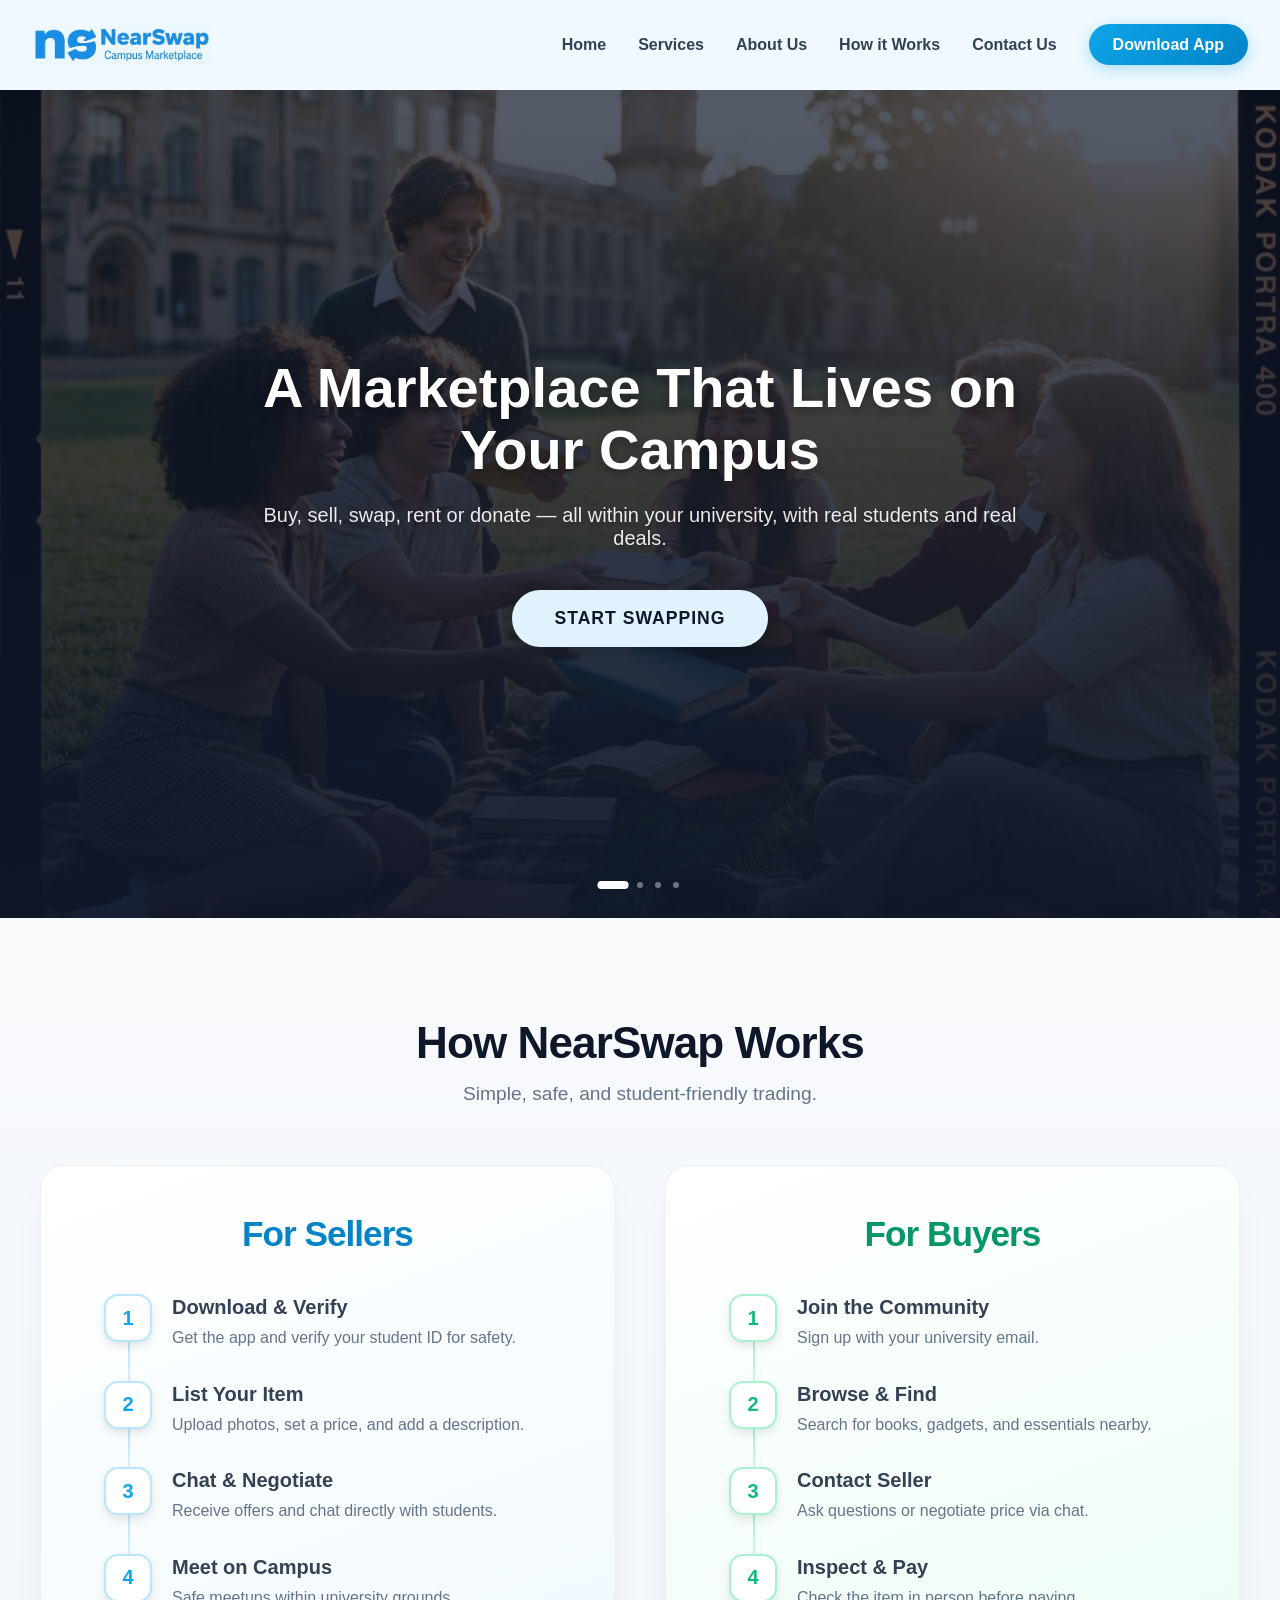
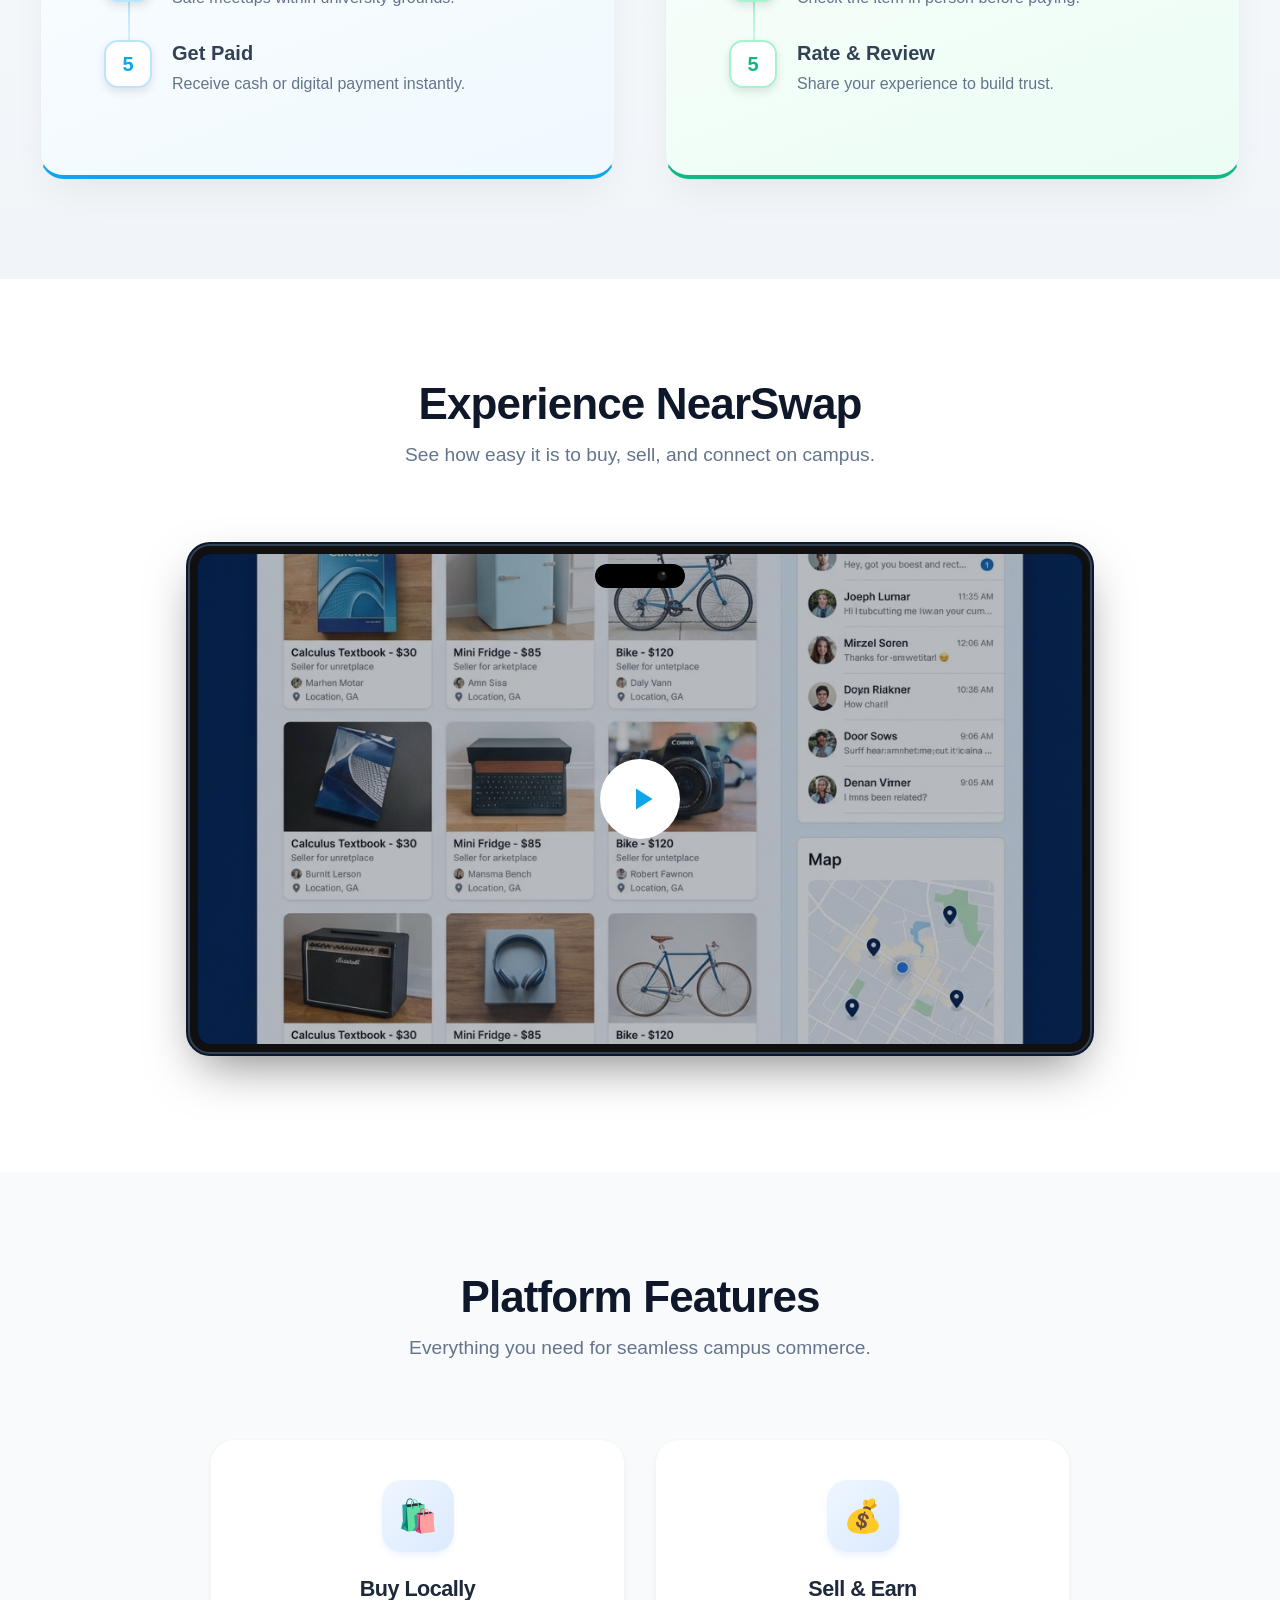
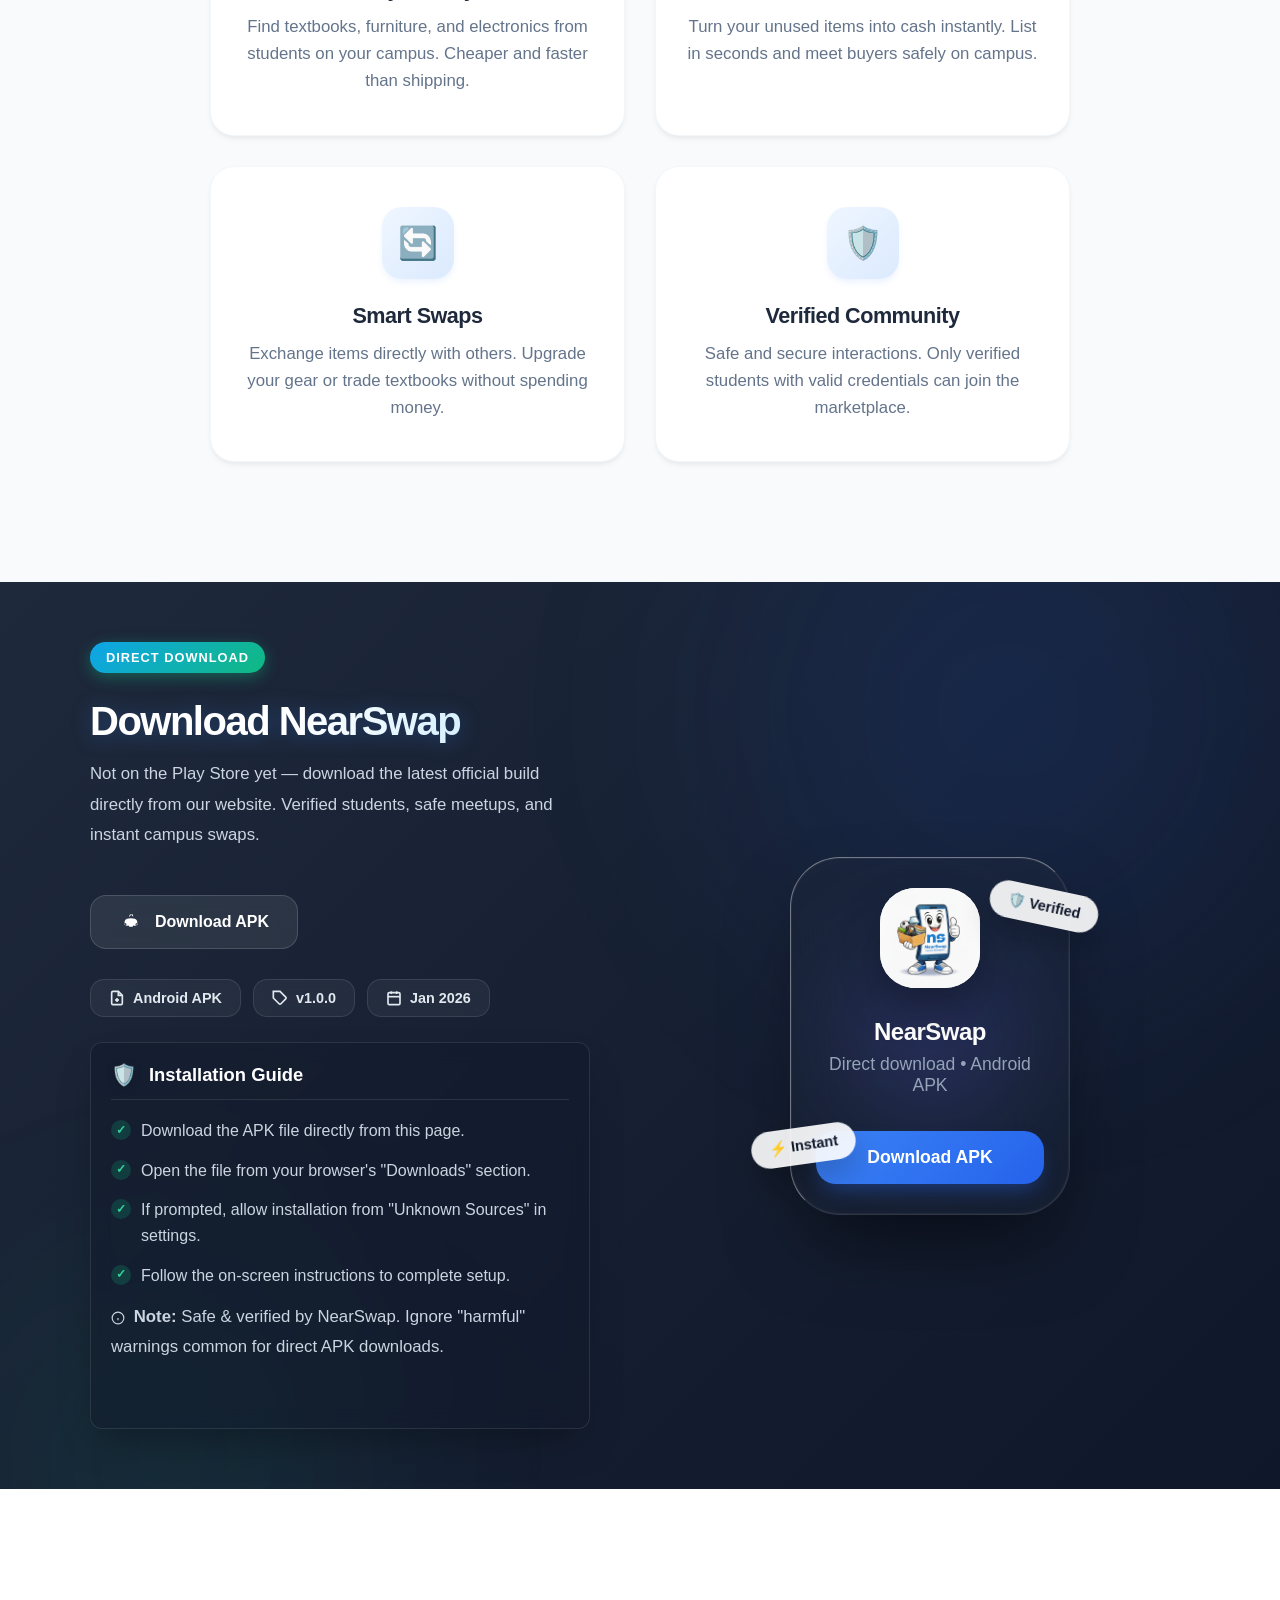
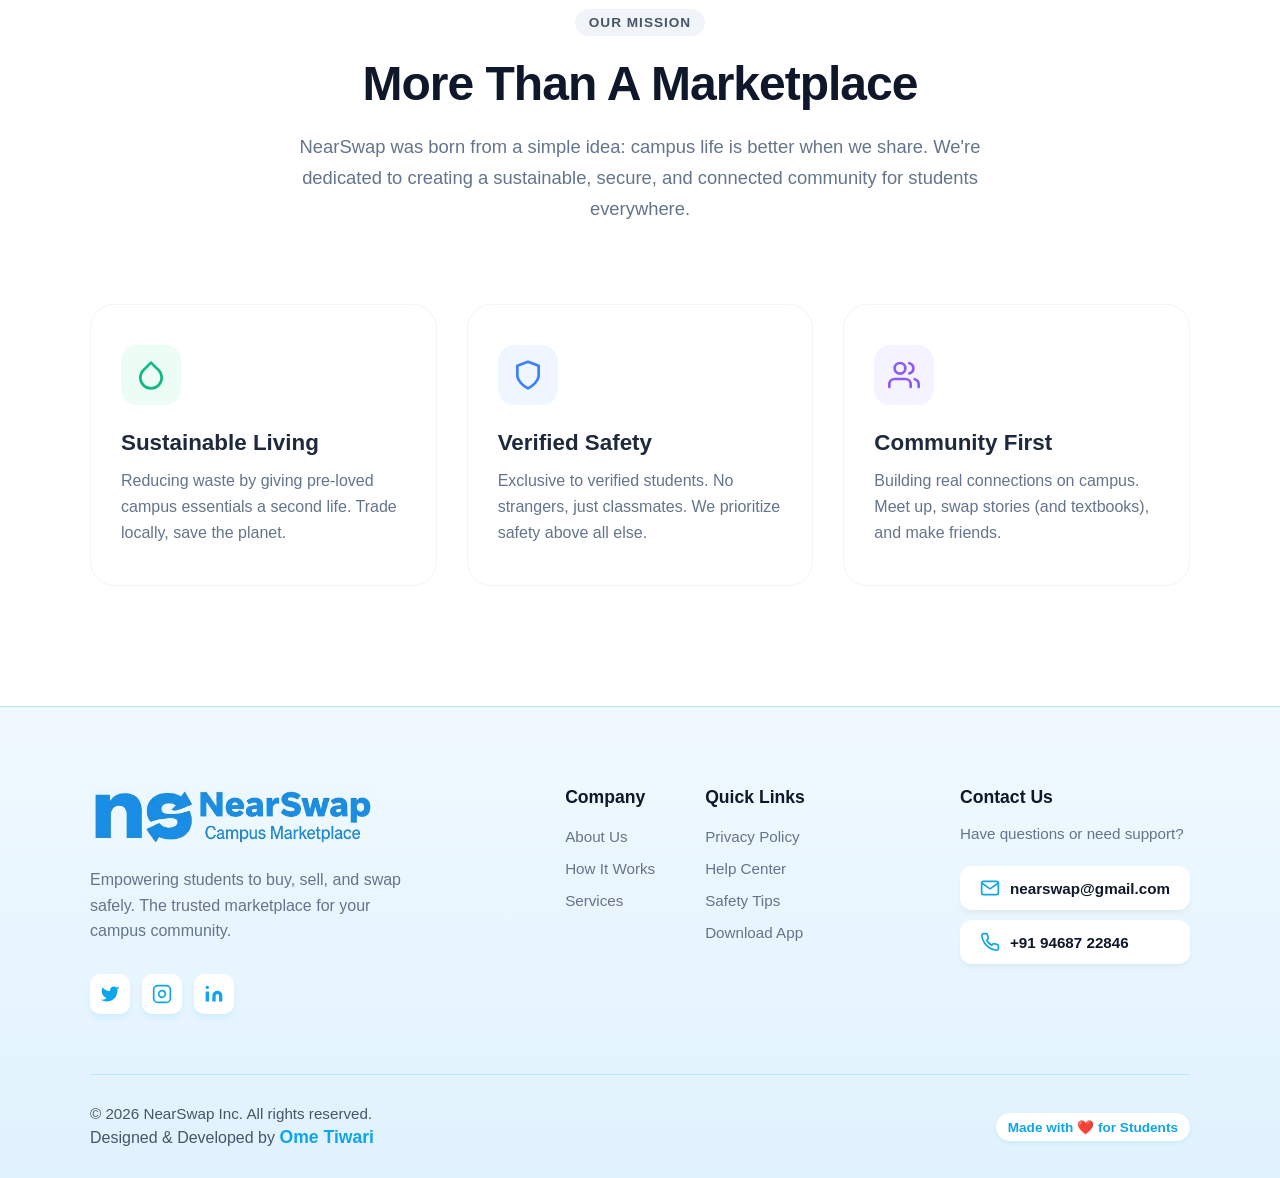
==== commit 77553628: "news commit" ====
--- a/index.html
+++ b/index.html
@@ -335,7 +335,7 @@
                 </div>
 
                 <div class="store-buttons">
-                    <a href="downloads/NearSwap-CampusMarketplace.apk" class="store-btn google" download>
+                    <a href="https://github.com/omtiwari0/NearSwap-Website/releases/download/v1.0.0/NearSwap-CampusMarketplace.apk" class="store-btn google" download>
                         <svg viewBox="0 0 24 24" width="24" height="24" fill="currentColor">
                             <path d="M17.523 15.3414c-.5511 0-.9993-.4486-.9993-.9997s.4482-.9993.9993-.9993c.5511 0 .9993.4482.9993.9993.0001.5511-.4482.9997-.9993.9997m-11.046 0c-.5511 0-.9993-.4486-.9993-.9997s.4482-.9993.9993-.9993c.5511 0 .9993.4482.9993.9993 0 .5511-.4482.9997-.9993.9997m11.405-4.7513c-.8616-1.5009-2.5-2.3662-5.9449-2.3662-3.4447 0-5.0833.8653-5.9449 2.3662-.961 1.6668-.344 5.3789 2.0622 5.0947.6974-.0818 1.4882-.2929 1.4882-.2929.4312 1.3504 1.2536 1.3504 2.3945 1.3504 1.1409 0 1.9633 0 2.3945-1.3504 0 0 .7875.2111 1.4849.2929 2.4095.2842 3.0264-3.4279 2.0655-5.0947m-6.4719-5.1165c.3283 0 .5948-.2665.5948-.5948 0-.3283-.2665-.5948-.5948-.5948-.2408 0-.443.1492-.5363.3603-.23.5186-.5314 1.1278-.7183 1.5647-.0768.1798.0065.3854.1865.4622.1798.0772.3854-.0065.4621-.1865.132-.3088.3582-.7672.5457-1.1895.0195.1136.0602.1834.0602.1834m2.6232 1.006c.1799-.0768.2629-.2824.1865-.4622-.1869-.4368-.4884-1.0461-.7184-1.5647-.0933-.2111-.2955-.3603-.5363-.3603-.3283 0-.5948.2665-.5948.5948 0 0 .0412-.0698.0602-.1834.1874.4223.4137.8807.5457 1.1895.0768.18.2824.2637.4622.1865"/>
                         </svg>
@@ -383,7 +383,7 @@
                     <div class="card-content">
                         <h3>NearSwap</h3>
                         <p>Direct download • Android APK</p>
-                        <a class="card-install-btn" href="downloads/NearSwap-CampusMarketplace.apk" download>Download APK</a>
+                        <a class="card-install-btn" href="https://github.com/omtiwari0/NearSwap-Website/releases/download/v1.0.0/NearSwap-CampusMarketplace.apk" download>Download APK</a>
                     </div>
                     <!-- Decorative Floating Elements -->
                     <div class="float-badge badge-1">🛡️ Verified</div>
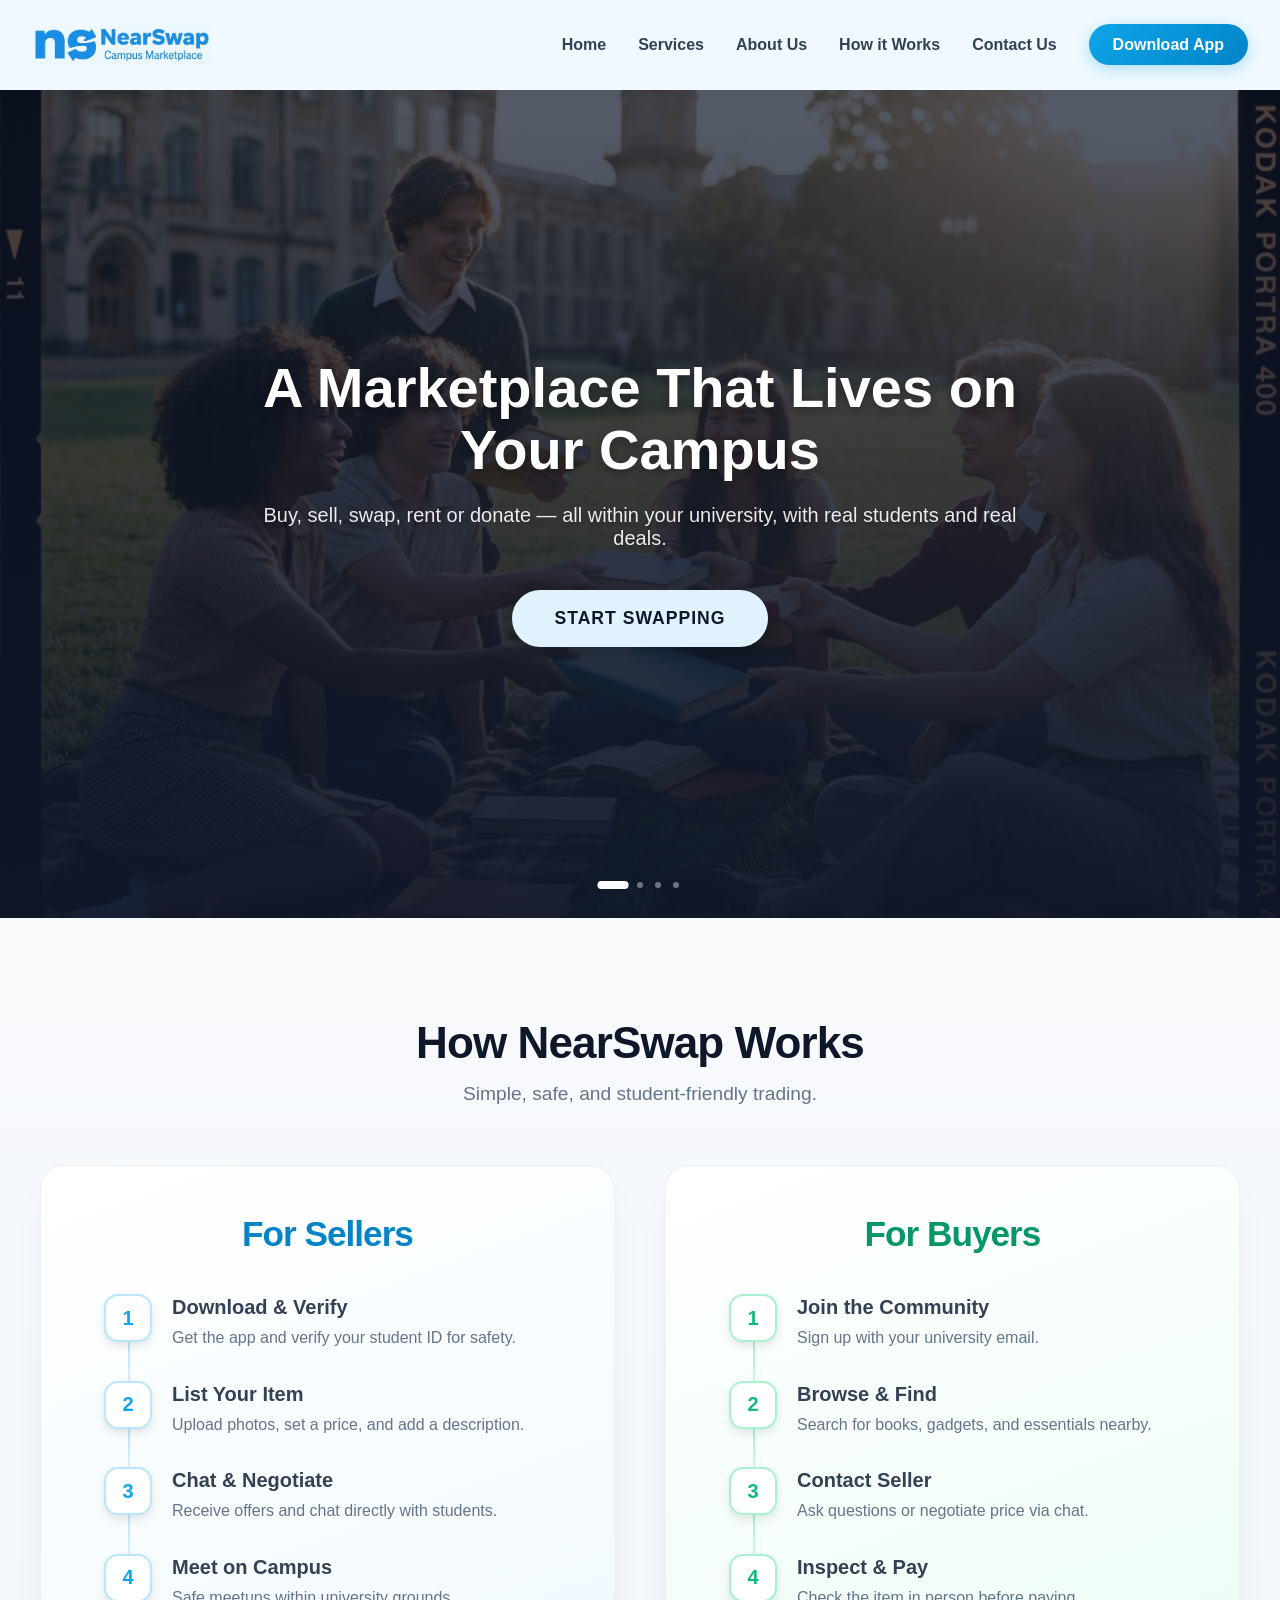
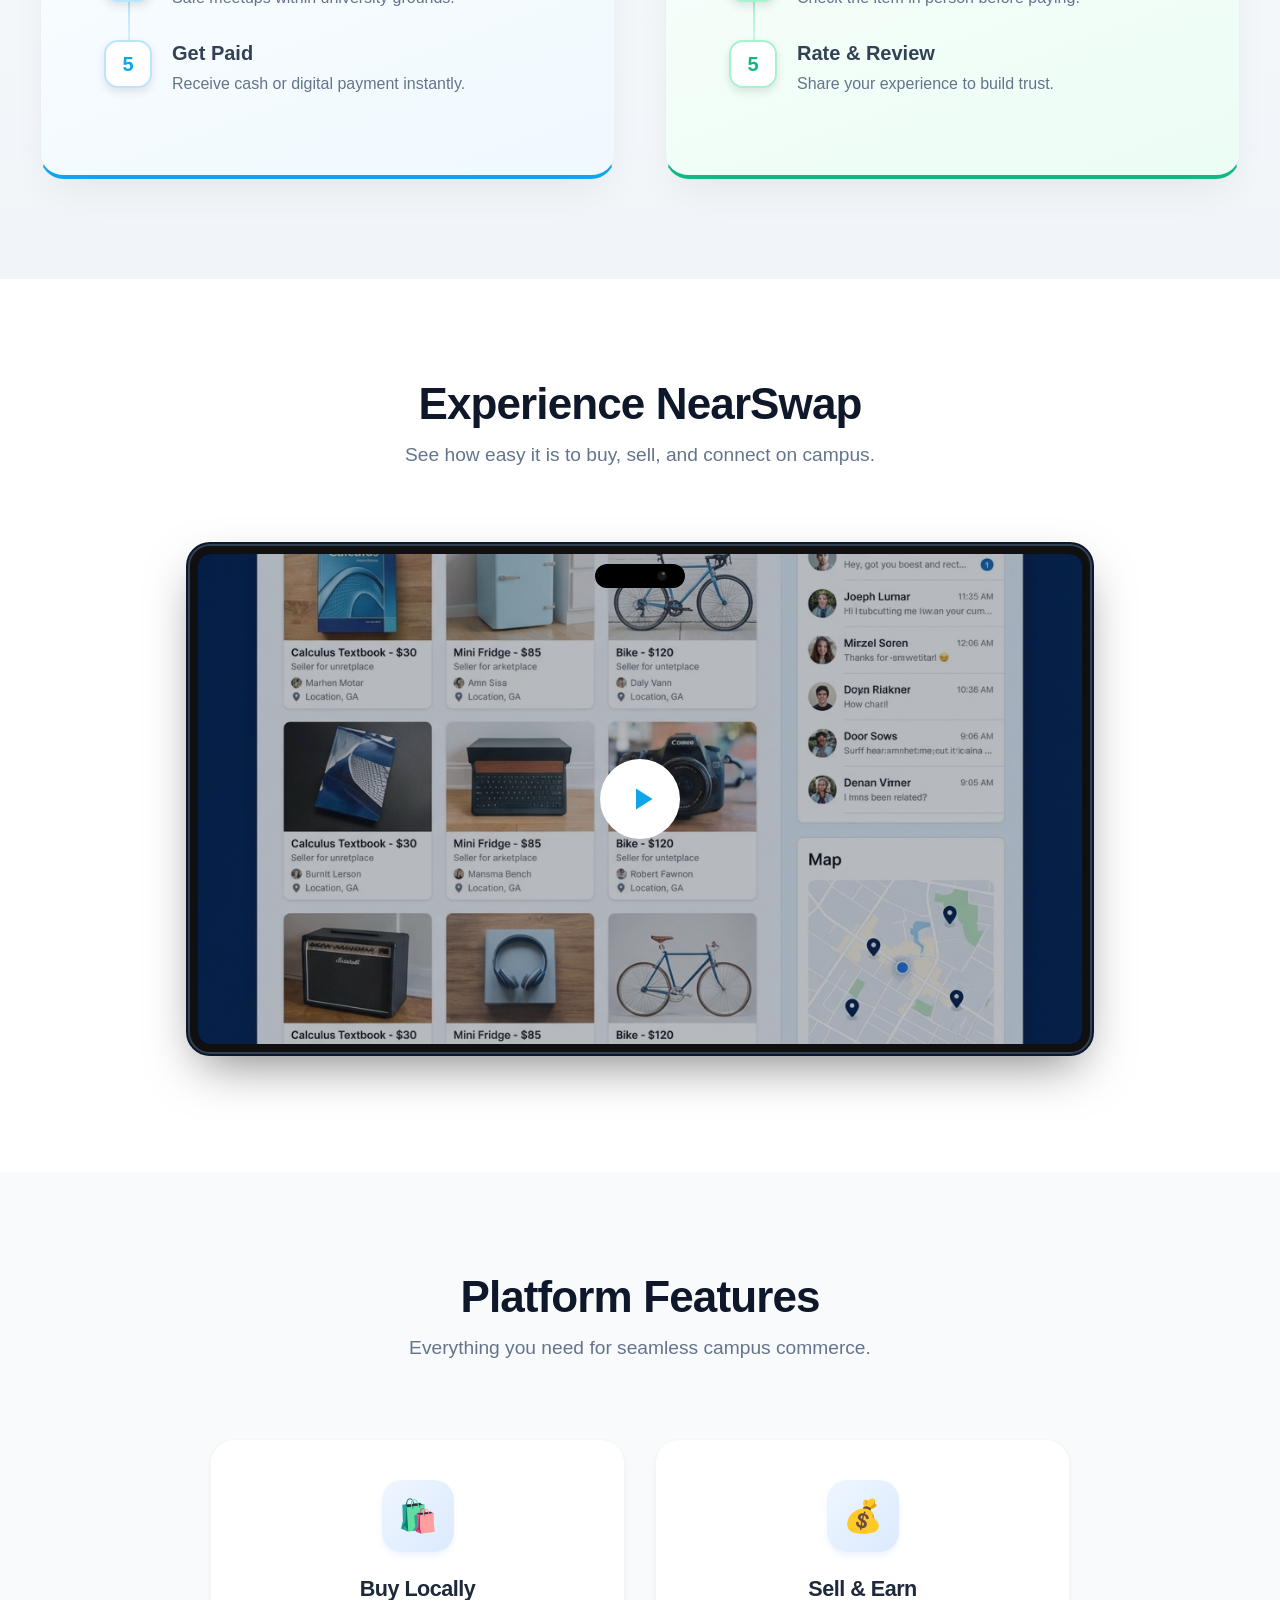
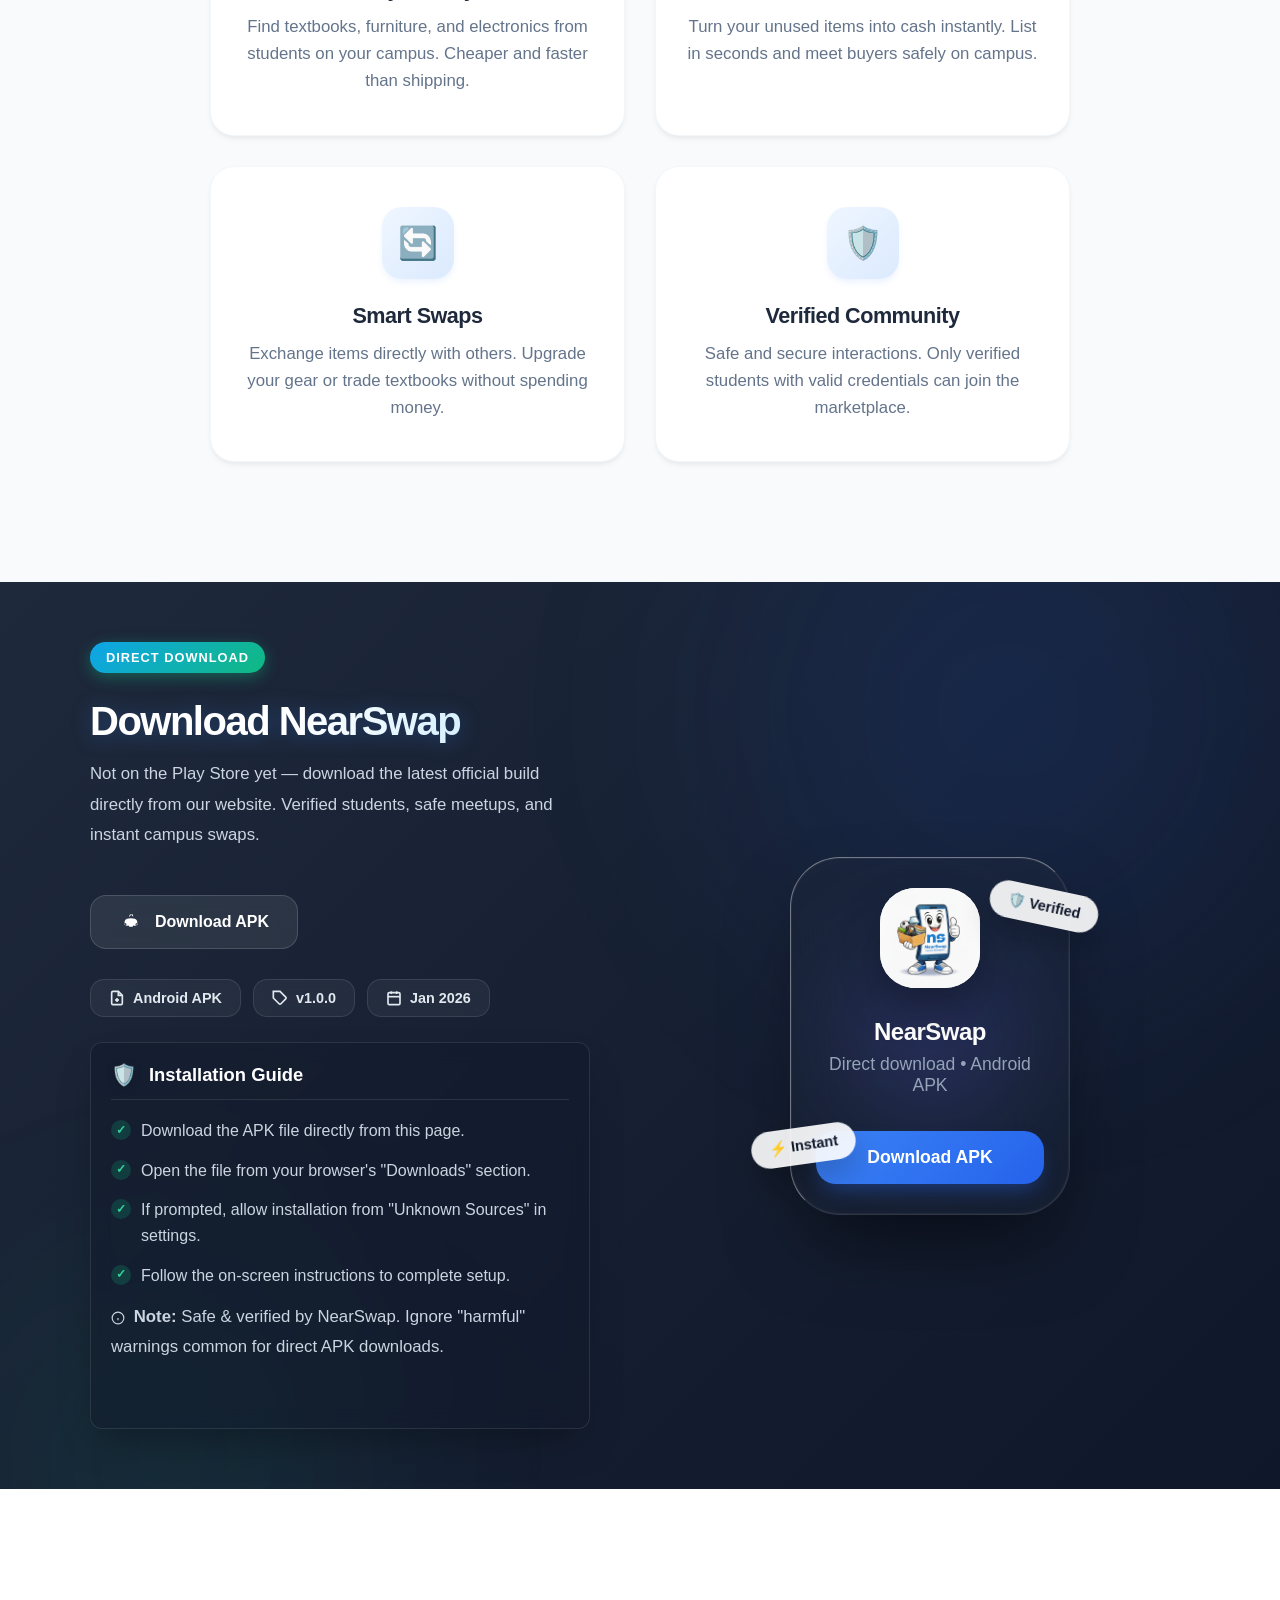
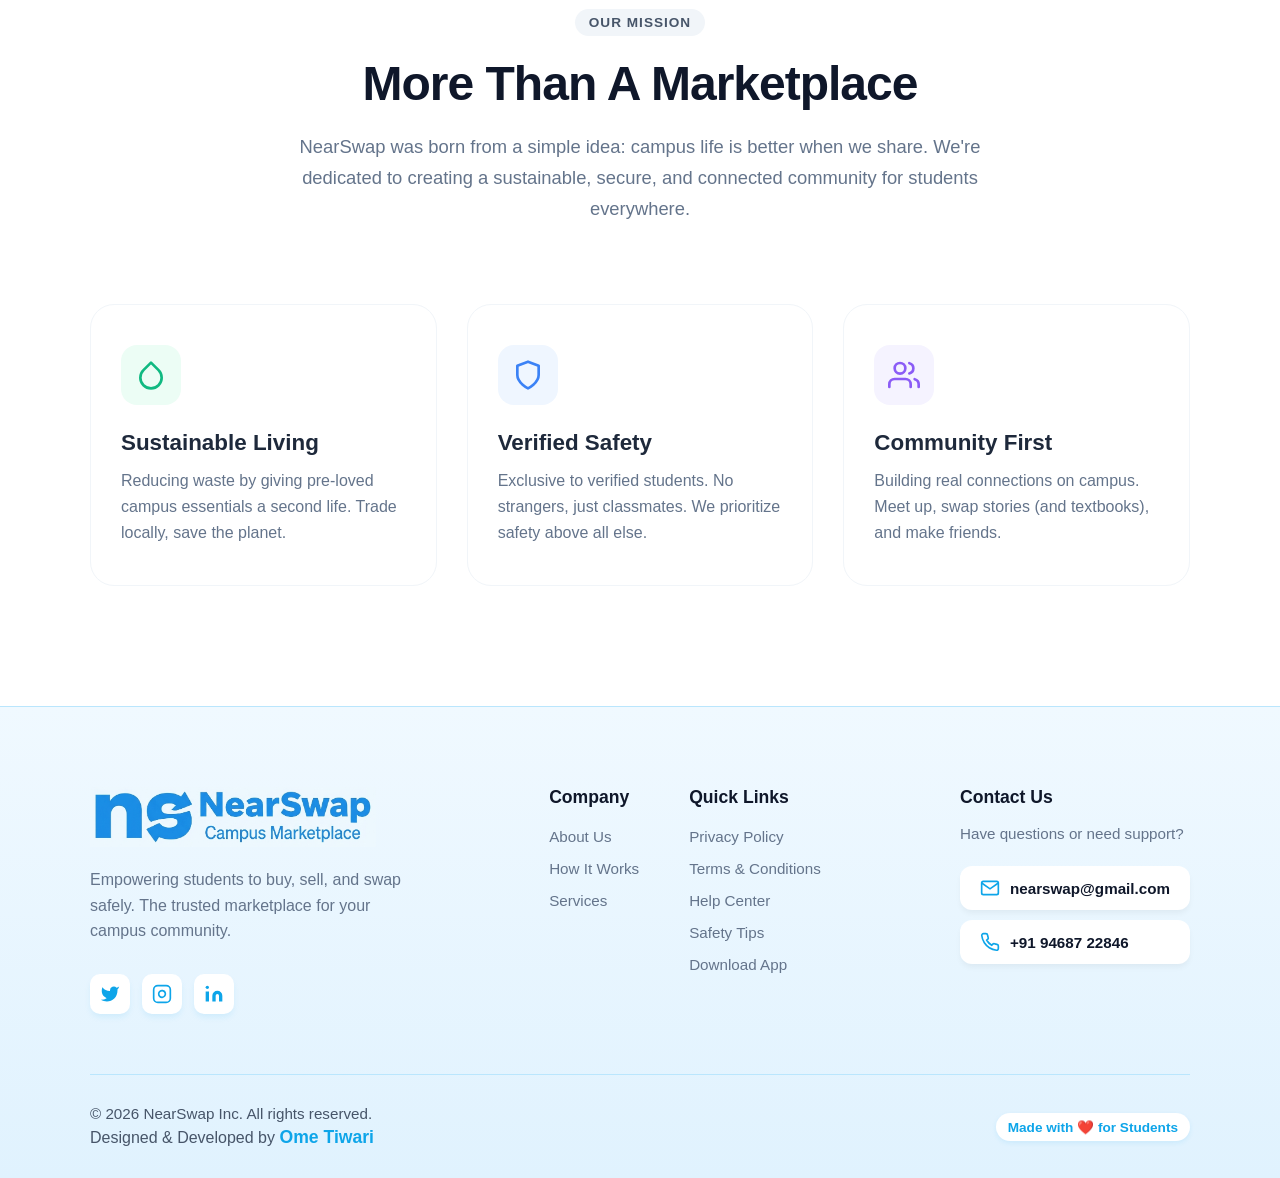
==== commit 8038dec8: "new" ====
--- a/index.html
+++ b/index.html
@@ -473,6 +473,7 @@
                 <div class="link-col">
                     <h4>Quick Links</h4>
                     <a href="pages/privacy.html">Privacy Policy</a>
+                    <a href="pages/terms.html">Terms & Conditions</a>
                     <a href="pages/help.html">Help Center</a>
                     <a href="pages/safety.html">Safety Tips</a>
                     <a href="#download-app">Download App</a>
